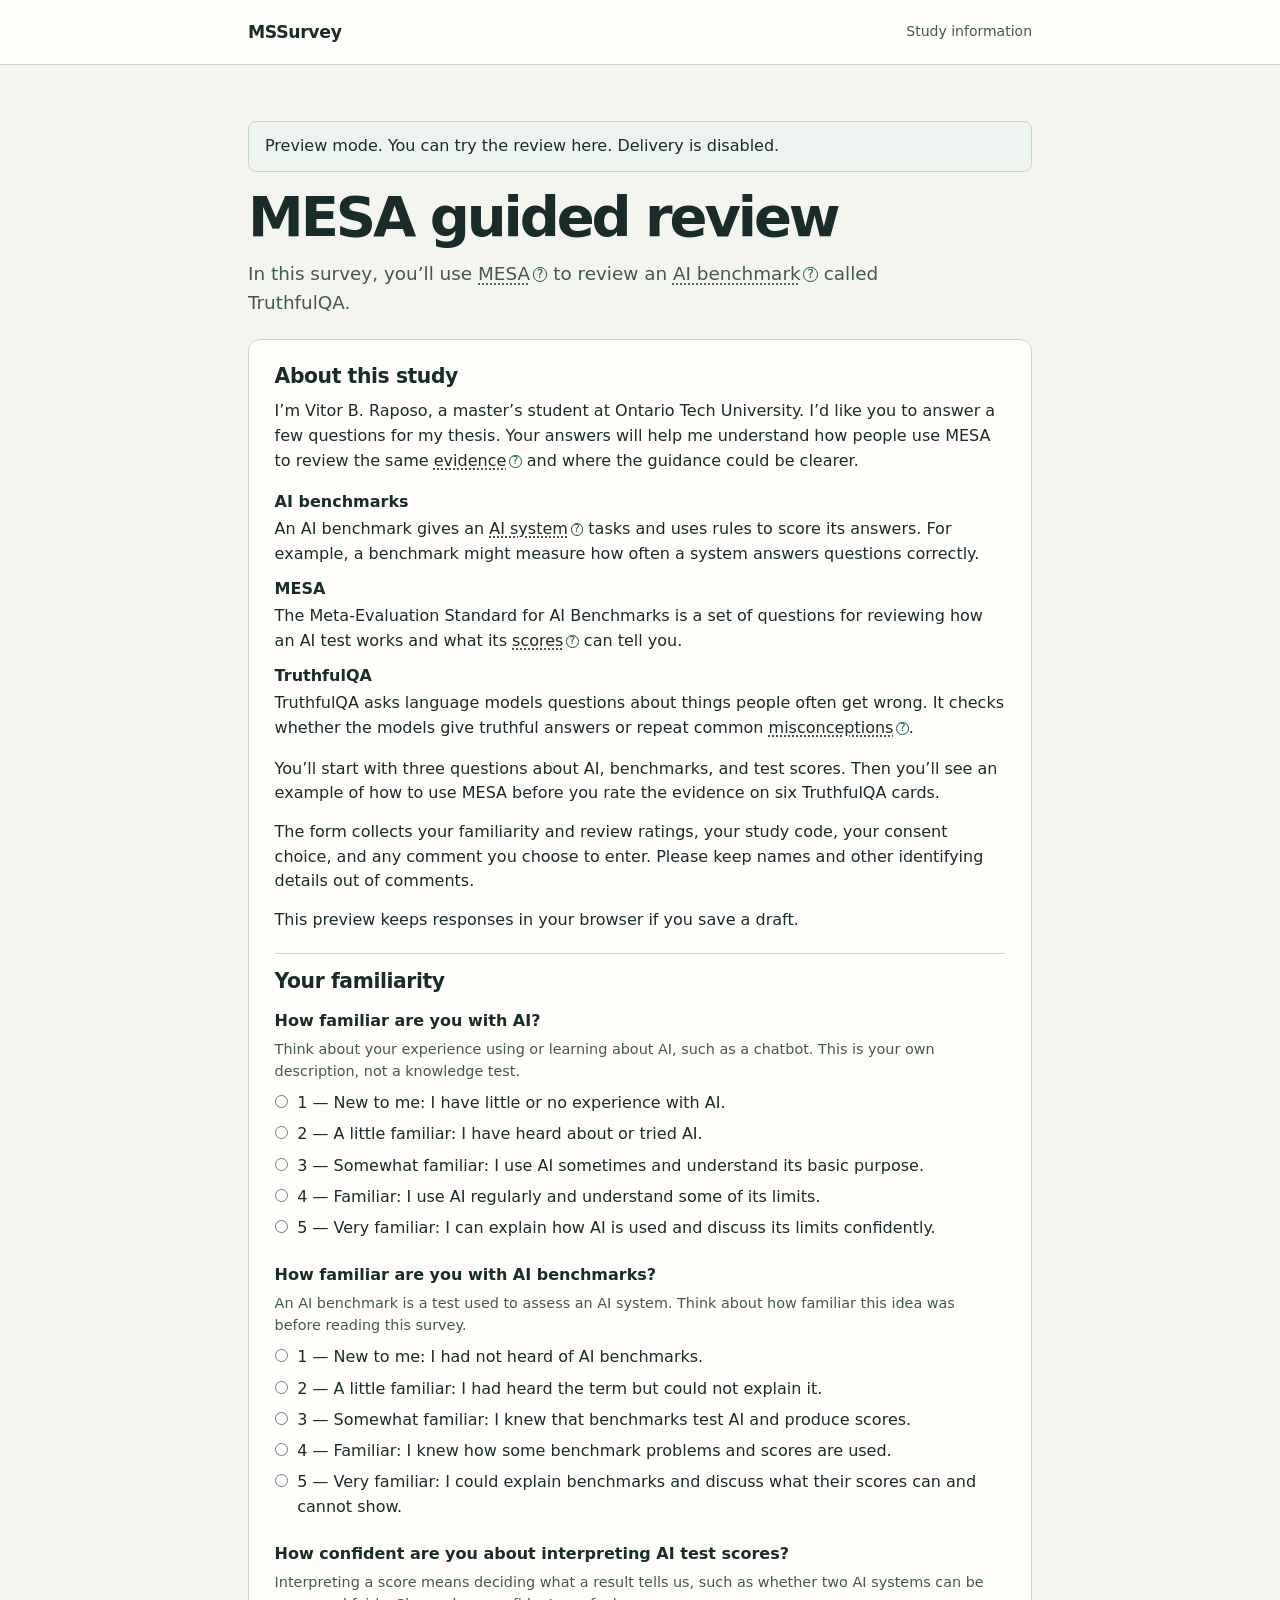
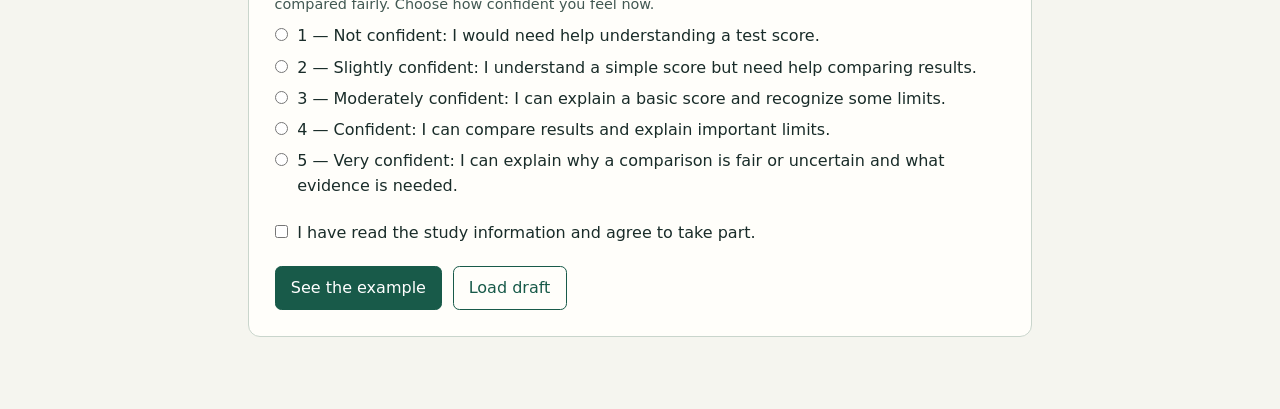
==== docs/index.html @ 872736ea "Move MSSurvey to the Overleaf thesis repository" ====
<!doctype html>
<html lang="en">
<head>
  <meta charset="utf-8">
  <meta name="viewport" content="width=device-width, initial-scale=1">
  <meta name="referrer" content="no-referrer">
  <title>MSSurvey | MESA guided review</title>
  <style>
:root {
  color-scheme: light;
  --background: #f5f5ef;
  --paper: #fffefa;
  --ink: #192c29;
  --muted: #425852;
  --rule: #c9d5cc;
  --accent: #185a49;
  --wash: #edf3ee;
  --focus: #9b4b15;
  font-family: system-ui, sans-serif;
  color: var(--ink);
  background: var(--background);
}

* { box-sizing: border-box; }
[hidden] { display: none !important; }
body { margin: 0; line-height: 1.55; }
p { margin: 0 0 .85rem; }
p:last-child { margin-bottom: 0; }

.frame { width: min(calc(100% - 2rem), 49rem); margin-inline: auto; }
.site-header { border-bottom: 1px solid var(--rule); background: var(--paper); }
.masthead { min-height: 4rem; display: flex; align-items: center; justify-content: space-between; gap: 1rem; }
.brand { font-size: 1.08rem; font-weight: 750; letter-spacing: -.02em; }
.masthead p { color: var(--muted); font-size: .875rem; }
main { padding-block: clamp(1.5rem, 5vw, 3.5rem); }

h1, h2, h3 { line-height: 1.15; margin: 0 0 .65rem; }
h1 { font-size: clamp(2rem, 6vw, 3.5rem); letter-spacing: -.055em; }
h2 { font-size: 1.27rem; letter-spacing: -.02em; }
h3 { font-size: 1rem; }
h1:focus { outline: none; }
.lede { font-size: clamp(1rem, 2vw, 1.15rem); color: var(--muted); max-width: 62ch; margin-bottom: 1.35rem; }

.panel { background: var(--paper); border: 1px solid var(--rule); border-radius: .75rem; padding: clamp(1rem, 3vw, 1.6rem); margin-bottom: 1rem; }
.notice { border: 1px solid var(--rule); border-radius: .5rem; padding: .75rem 1rem; color: var(--ink); background: var(--wash); }
.status { margin-top: 1rem; }
.consent-text { white-space: pre-wrap; }
#study-topics dt { font-weight: 650; }
#study-topics dd { margin: .15rem 0 .65rem; }
.check { display: flex; align-items: baseline; gap: .6rem; margin-block: .85rem; }
input[type="checkbox"], input[type="radio"] { accent-color: var(--accent); margin: 0; }
#familiarity { border-top: 1px solid var(--rule); margin-top: 1.25rem; padding-top: 1rem; }
.familiarity-item { border: 0; padding: 0; margin: 1rem 0; min-width: 0; }
.familiarity-item legend { font-weight: 650; padding: 0; }
.familiarity-item p { color: var(--muted); font-size: .9rem; margin: .25rem 0 .55rem; }
.familiarity-item .check { margin-block: .4rem; }
.check input { flex-shrink: 0; }

.actions { display: flex; flex-wrap: wrap; align-items: center; gap: .65rem; margin-top: 1.25rem; }
button, select, textarea { font: inherit; }
button { border: 1px solid var(--accent); border-radius: .4rem; background: var(--accent); color: white; padding: .55rem .95rem; cursor: pointer; }
button:hover { filter: brightness(1.1); }
button:disabled { cursor: default; opacity: .6; }
button.secondary { background: var(--paper); color: var(--accent); }
button:focus-visible, select:focus-visible, textarea:focus-visible, input:focus-visible, summary:focus-visible { outline: 2px solid var(--focus); outline-offset: 3px; }

.guide p, .hint, .scope, .source, .progress { color: var(--muted); }
.progress, .source, .hint { font-size: .875rem; }
.progress { margin: 1.35rem 0 .65rem; font-weight: 650; }
.criterion { font-size: .82rem; font-weight: 700; color: var(--muted); margin-bottom: .25rem; }
.evidence { padding: .85rem 1rem; margin: .85rem 0; border-inline-start: 3px solid var(--accent); background: var(--wash); border-radius: .2rem .45rem .45rem .2rem; }
.source { display: block; margin-top: .65rem; }
.source + .source { margin-top: .2rem; }
summary { color: var(--accent); font-weight: 650; cursor: pointer; width: fit-content; }
details dl { margin-bottom: 1rem; }
details dt { font-weight: 700; }
details dd { margin: 0 0 .6rem; }
details h3 { margin-top: .9rem; }

.answer-pair, .choices { display: grid; grid-template-columns: repeat(2, minmax(0, 1fr)); gap: .75rem; }
.answer-pair > div { padding: .65rem .85rem; background: var(--wash); border-radius: .5rem; }
.answer-pair dt, .choices label { font-weight: 650; }
.answer-pair dd { margin: 0; }
.choices { margin-top: 1rem; }
.choice-definitions { display: grid; grid-template-columns: repeat(2, minmax(0, 1fr)); gap: .85rem; margin-top: .85rem; }
.choice-definitions > div { background: var(--wash); border-radius: .5rem; padding: .85rem 1rem; }
.choice-definitions dl { margin-block: .6rem 0; }
.choice-definitions dt { font-weight: 650; }
.choice-definitions dd { margin: .15rem 0 .65rem; }
.choice-definitions dd:last-child { margin-bottom: 0; }
.choice-help { margin-top: .4rem; }
.choices select, textarea { display: block; background: var(--paper); color: var(--ink); border: 1px solid #788e82; border-radius: .35rem; width: 100%; min-height: 2.75rem; margin-top: .25rem; padding: .45rem .6rem; }
textarea { margin-bottom: .4rem; resize: vertical; }
table { width: 100%; border-collapse: collapse; margin-block: .55rem; font-size: .95rem; }
td, th { padding: .32rem .45rem; text-align: left; border-bottom: 1px solid var(--rule); }
button.term { display: inline; padding: 0; color: inherit; background: none; border: 0; border-radius: 0; text-decoration: underline dotted; text-underline-offset: .18em; }
button.term:hover { color: var(--accent); filter: none; }
.term-icon { display: inline-grid; place-items: center; vertical-align: .15em; width: 1.15em; height: 1.15em; border: 1px solid currentColor; border-radius: 50%; margin-inline-start: .18rem; color: var(--accent); font-size: .68em; line-height: 1; text-decoration: none; }
.term-tip { position: fixed; z-index: 10; width: max-content; max-width: min(23rem, calc(100vw - 1.5rem)); max-height: calc(100dvh - 1.5rem); overflow: auto; background: var(--paper); border: 1px solid #788e82; border-radius: .45rem; box-shadow: 0 .3rem 1.2rem #192c2926; padding: .65rem .85rem; font-size: .9rem; }
.term-tip p { margin-top: .15rem; }

@media (max-width: 34rem) {
  .choices, .choice-definitions { grid-template-columns: 1fr; }
  .actions button { min-height: 2.75rem; }
}

  </style>
</head>
<body>
  <header class="site-header">
    <div class="frame masthead">
      <div class="brand">MSSurvey</div>
      <p id="phase">Study information</p>
    </div>
  </header>
  <main class="frame">
    <p id="preview-note" class="notice" hidden>Preview mode. You can try the review here. Delivery is disabled.</p>
    <noscript><p class="notice">Turn on JavaScript to use this survey.</p></noscript>

    <section id="study">
      <h1 tabindex="-1">MESA guided review</h1>
      <p class="lede" id="study-lede"></p>
      <div class="panel">
        <h2>About this study</h2>
        <p id="study-purpose"></p>
        <dl id="study-topics"></dl>
        <p id="study-steps"></p>
        <p>The form collects your familiarity and review ratings, your study code, your consent choice, and any comment you choose to enter. Please keep names and other identifying details out of comments.</p>
        <p id="consent-text" class="consent-text"></p>
        <form id="enrollment">
          <section id="familiarity" aria-labelledby="familiarity-title">
            <h2 id="familiarity-title">Your familiarity</h2>
          </section>
          <label class="check"><input id="consent" type="checkbox" required> I have read the study information and agree to take part.</label>
          <div class="actions">
            <button type="submit">See the example</button>
            <button type="button" class="secondary" id="load-draft">Load draft</button>
          </div>
        </form>
      </div>
    </section>

    <section id="example" hidden>
      <h1 tabindex="-1">How to rate a card</h1>
      <p class="lede">The evidence level describes what the material supports. The check outcome records what a check found within its scope.</p>
      <p class="hint">Point to an underlined term, tap it, or focus it with your keyboard to see its definition.</p>
      <article class="panel">
        <h2 id="example-question"></h2>
        <p id="example-evidence"></p>
        <dl class="answer-pair" id="example-ratings"></dl>
        <p id="example-explanation"></p>
      </article>
      <section class="panel" aria-labelledby="rating-choices-title">
        <h2 id="rating-choices-title">Rating choices</h2>
        <div class="choice-definitions" id="example-definitions"></div>
      </section>
      <div class="actions">
        <button type="button" class="secondary" data-page="study">Back</button>
        <button type="button" data-page="review">Review TruthfulQA</button>
      </div>
    </section>

    <section id="review" hidden>
      <h1 tabindex="-1">Review TruthfulQA</h1>
      <p class="lede" id="benchmark-description"></p>
      <section class="panel guide" aria-label="Review instructions">
        <p>Base each rating on the material shown for that question. All six criteria apply to this review.</p>
        <p>Use the evidence level for what the material supports and the check outcome for what a check found within the scope on the card.</p>
        <p class="hint">Point to or tap underlined terms to see their definitions.</p>
        <details>
          <summary>All rating choices</summary>
          <div class="choice-definitions" id="review-definitions"></div>
        </details>
      </section>
      <p id="progress" class="progress" aria-live="polite"></p>
      <form id="review-form">
        <div id="cards"></div>
        <section class="panel">
          <h2>Feedback</h2>
          <label for="comment" id="feedback-label"></label>
          <textarea id="comment" maxlength="1000" rows="3" aria-describedby="feedback-hint"></textarea>
          <p id="feedback-hint" class="hint">Optional. Leave out names and other identifying details.</p>
        </section>
        <div class="actions">
          <button type="button" class="secondary" data-page="example">Back</button>
          <button type="button" class="secondary" id="save-draft">Save draft</button>
          <button type="submit" id="send">Submit review</button>
        </div>
      </form>
    </section>

    <section id="confirmation" hidden>
      <h1 tabindex="-1">Review complete</h1>
      <p class="lede" id="confirmation-text"></p>
    </section>

    <p id="status" role="status" class="notice status" hidden></p>
  </main>
  <div class="term-tip" id="term-tip" role="tooltip" hidden></div>
  <script type="application/json" id="survey-data">{"packet":{"survey_id":"mesa-human-review-truthfulqa","version":"1.7","rubric_version":"5.1","introduction":{"lede":"In this survey, you’ll use MESA to review an AI benchmark called TruthfulQA.","purpose":"I’m Vitor B. Raposo, a master’s student at Ontario Tech University. I’d like you to answer a few questions for my thesis. Your answers will help me understand how people use MESA to review the same evidence and where the guidance could be clearer.","topics":[{"name":"AI benchmarks","description":"An AI benchmark gives an AI system tasks and uses rules to score its answers. For example, a benchmark might measure how often a system answers questions correctly."},{"name":"MESA","description":"The Meta-Evaluation Standard for AI Benchmarks is a set of questions for reviewing how an AI test works and what its scores can tell you."},{"name":"TruthfulQA","description":"TruthfulQA asks language models questions about things people often get wrong. It checks whether the models give truthful answers or repeat common misconceptions."}],"steps":"You’ll start with three questions about AI, benchmarks, and test scores. Then you’ll see an example of how to use MESA before you rate the evidence on six TruthfulQA cards."},"familiarity":[{"id":"ai","question":"How familiar are you with AI?","help":"Think about your experience using or learning about AI, such as a chatbot. This is your own description, not a knowledge test.","labels":["1 — New to me: I have little or no experience with AI.","2 — A little familiar: I have heard about or tried AI.","3 — Somewhat familiar: I use AI sometimes and understand its basic purpose.","4 — Familiar: I use AI regularly and understand some of its limits.","5 — Very familiar: I can explain how AI is used and discuss its limits confidently."]},{"id":"benchmarks","question":"How familiar are you with AI benchmarks?","help":"An AI benchmark is a test used to assess an AI system. Think about how familiar this idea was before reading this survey.","labels":["1 — New to me: I had not heard of AI benchmarks.","2 — A little familiar: I had heard the term but could not explain it.","3 — Somewhat familiar: I knew that benchmarks test AI and produce scores.","4 — Familiar: I knew how some benchmark problems and scores are used.","5 — Very familiar: I could explain benchmarks and discuss what their scores can and cannot show."]},{"id":"scores","question":"How confident are you about interpreting AI test scores?","help":"Interpreting a score means deciding what a result tells us, such as whether two AI systems can be compared fairly. Choose how confident you feel now.","labels":["1 — Not confident: I would need help understanding a test score.","2 — Slightly confident: I understand a simple score but need help comparing results.","3 — Moderately confident: I can explain a basic score and recognize some limits.","4 — Confident: I can compare results and explain important limits.","5 — Very confident: I can explain why a comparison is fair or uncertain and what evidence is needed."]}],"benchmark":{"name":"TruthfulQA","description":"TruthfulQA tests whether a language model gives truthful answers to questions about common misconceptions. The task can use human ratings or an automated judge. The release notes also cover changes to the multiple choice task.","judgeability":"Mixed. The benchmark supports both human and automated scoring."},"levels":{"claimed":{"label":"Claimed","help":"The source says something is true but supplies only the claim."},"documented":{"label":"Documented","help":"The source gives something you can inspect, such as the scoring rule or evaluation instructions."},"verified":{"label":"Verified","help":"The source explains what a check covered, what it found, and what it could miss. The check may have passed or failed."},"contradicted":{"label":"Contradicted","help":"The material shows a problem or presents evidence that conflicts with the claim."},"undocumented":{"label":"Undocumented","help":"The material leaves out information you would need to give an evidence level."},"cannot_judge":{"label":"Cannot judge","help":"You are unsure which evidence level fits after reading the material."}},"outcomes":{"passed":{"label":"Passed","help":"The check found no problem related to the question within the part it examined."},"failed":{"label":"Failed","help":"The check found a problem related to the question within the part it examined."},"not_performed":{"label":"Not performed","help":"The material shows that the check did not take place."},"not_recorded":{"label":"Not recorded","help":"The material gives no clear check result. It may also be unclear whether the check took place."},"cannot_judge":{"label":"Cannot judge","help":"You are unsure which check outcome fits after reading the material."}},"definitions":[{"label":"MESA","aliases":["MESA"],"definition":"The Meta-Evaluation Standard for AI Benchmarks is a set of questions for reviewing how an AI test works and what its scores can tell you."},{"label":"AI benchmark","aliases":["AI benchmarks","AI benchmark","benchmarks","benchmark"],"definition":"A test used to assess an AI system. It gives the system tasks and uses rules to turn its answers into scores."},{"label":"AI system","aliases":["AI systems","AI system"],"definition":"Software that uses AI to do tasks such as answering questions or recognizing images. It can combine a model with other tools."},{"label":"Scores","aliases":["test scores","test score","scores"],"definition":"Results from a test, such as the percentage of answers marked correct. How the test is run and graded affects what its scores can tell you."},{"label":"Rubric","aliases":["rubric"],"definition":"A set of questions or criteria with rules for choosing a rating."},{"label":"Misconception","aliases":["misconceptions","misconception"],"definition":"A mistaken belief or idea."},{"label":"Evidence","aliases":["evidence"],"definition":"Information that helps you decide whether a claim is supported. In this survey, it comes from passages and results about TruthfulQA."},{"label":"Evidence level","aliases":["evidence level","evidence levels"],"definition":"A label for what the supplied material supports. The label can describe a claim, a method, a reported check, a conflict, or missing information."},{"label":"Check outcome","aliases":["check outcome","check outcomes"],"definition":"A label for what a check found. Use the result within the part of the benchmark the check examined."},{"label":"Check","aliases":["check"],"definition":"A procedure used to test a claim or look for a problem."},{"label":"Scope","aliases":["scope"],"definition":"The part of the benchmark you should rate for this card. It may be one task, version, group of answers, or testing setup."},{"label":"Criterion","aliases":["criterion","criteria"],"definition":"One question MESA asks about a benchmark, such as how its scoring works."},{"label":"Scoring rule","aliases":["scoring rule"],"definition":"How answers are turned into a score. For example, a rule may give one point for each correct answer."},{"label":"Scoring implementation","aliases":["scoring implementation"],"definition":"The code or procedure that applies the scoring rule to actual answers."},{"label":"Metric","aliases":["metric"],"definition":"A number used to measure something, such as the percentage of answers judged true."},{"label":"Prompt","aliases":["prompts","prompt"],"definition":"The question, instructions, or examples given to a language model before it answers."},{"label":"Informativeness","aliases":["informativeness"],"definition":"How much information an answer gives about the question."},{"label":"Automated judge","aliases":["automated judge","automated scoring"],"definition":"A program or AI model that rates answers using a rule or examples."},{"label":"GPT-judge","aliases":["GPT-judge"],"definition":"TruthfulQA’s automated judge, trained to predict whether a human reviewer would mark an answer true or false."},{"label":"Validation accuracy","aliases":["validation accuracy"],"definition":"Here, the share of answers for which GPT-judge and the human reviewer gave the same label in a check."},{"label":"Validation","aliases":["validation samples","validation setup","validated","validation"],"definition":"A check of how well something works. Here, the authors compared the judge’s ratings with ratings from people."},{"label":"Human baseline","aliases":["human baseline","baseline scores"],"definition":"A result used as a point of comparison. A human baseline comes from people’s answers."},{"label":"Model family","aliases":["model family","held out family"],"definition":"A group of related models, often with different sizes. A held out family is set aside for testing."},{"label":"Training set","aliases":["training set"],"definition":"Examples used to teach a model before testing it on other examples."},{"label":"Sampling","aliases":["sampling settings"],"definition":"Generating answers from a model’s predictions. Settings can change how much the answers vary across attempts."},{"label":"Token","aliases":["token"],"definition":"A piece of text a model works with, such as a word, part of a word, or punctuation."},{"label":"Temperature","aliases":["temperature"],"definition":"A setting for how a model picks the next piece of text. At zero it usually picks the most likely one. Higher values allow more variety."},{"label":"Token log probability","aliases":["token log probability"],"definition":"A number based on how likely the model thought a piece of text was. A higher number means the model considered that piece more likely."},{"label":"Score uncertainty","aliases":["score uncertainty","measure of uncertainty","uncertainty"],"definition":"How much a score estimate could vary. An interval or a range across repeats can help show this."},{"label":"Sample size","aliases":["sample size"],"definition":"The number of observations used to calculate a result, such as the number of answers or runs."},{"label":"Statistical power","aliases":["statistical power"],"definition":"The chance that a study would detect an effect of a given size if that effect were real."},{"label":"Statistical significance","aliases":["statistical significance","significance"],"definition":"Whether a result meets a rule for counting as evidence against a given assumption, such as no difference between two scores."},{"label":"Repository snapshot","aliases":["repository snapshot"],"definition":"A copy of the files in a repository at a specific version."},{"label":"README","aliases":["README"],"definition":"A file that describes a project and often explains how to set it up or use it."},{"label":"CSV file","aliases":["CSV file"],"definition":"A text file that stores a table, typically with commas separating the columns."},{"label":"Dependencies","aliases":["dependencies"],"definition":"Other software or libraries that a program needs to run."},{"label":"Flags","aliases":["flags"],"definition":"Options passed to a program when it starts, such as which model to use or where to save results."},{"label":"API key","aliases":["API key"],"definition":"A credential a program uses to access a service."},{"label":"Fine tuning","aliases":["fine-tuned models","fine-tuned"],"definition":"Training an existing model further on examples for a particular task."},{"label":"Labeled model outputs","aliases":["labeled model outputs"],"definition":"Model answers with a recorded judgment for each, such as true or false."},{"label":"Release identifier","aliases":["release identifier"],"definition":"A name, number, or date used to identify a specific version."},{"label":"Reference answer","aliases":["reference answers","reference answer"],"definition":"An answer supplied with the test for comparison with what a model wrote."}],"example":{"question":"Did the scorer accept a wrong answer?","evidence":"A reviewer checked 10 responses to a practice test by comparing each one with an answer key. The scoring program accepted two responses that the answer key marked wrong. The reviewer used only these 10 responses and did not test other answer formats.","level":"verified","outcome":"failed","explanation":"The evidence level is Verified because the report explains how the check worked, which answers it covered, and its limits. The check outcome is Failed because the scorer accepted two wrong answers."},"feedback_prompt":"Which rating was hardest to choose, and why?","cards":[{"id":"truthfulqa-b06","criterion":"B06","title":"Scoring rule","question":"Is the scoring rule described?","documented":"The metric and how to judge the answer are stated, including the expected answer format.","verified":"The scoring rule addresses cases such as partial answers, unexpected formats, or refusals.","scope":"Human scoring of generated answers in the original paper.","evidence":["A model generates a full sentence from a prompt and a question. Human evaluators judge truthfulness and informativeness. Each score is the percentage of responses a human judged to be true or informative, respectively."],"sources":["generation"]},{"id":"truthfulqa-b07","criterion":"B07","title":"Scoring checks","question":"Was the scoring implementation checked, and can it accept a wrong answer?","documented":"The scoring implementation can be inspected and compared with the rule.","verified":"A scorer or judge is validated against a reference, with the check and its limits reported.","scope":"GPT-judge on the validation samples shown here. The survey excludes zero tasks from the stated scope.","evidence":["The authors trained GPT-judge to predict human labels for generated answers. They report 90–96% validation accuracy across the models tested. They also tested it on the answers from their human baseline, which was absent from the judge's training set. It matched the human labels on 89.5% of those answers.","For each model family in one validation setup, they trained the judge on the other families and tested it on the held out family. In the appendix, the authors give examples where the judge marked an answer false that a human evaluator had marked true."],"sources":["judge_results","judge_appendix"]},{"id":"truthfulqa-b10","criterion":"B10","title":"Repeat testing","question":"Is variation on repeated testing reported?","documented":"The source reports repeated runs or an estimate of variation.","verified":"The source shows how testing was repeated and what the repeats found.","scope":"Generated GPT-3 answers under the sampling settings described in these passages.","evidence":["The main evaluation generates each answer by choosing the most likely next token at each step, with temperature set to zero.","A separate experiment sets temperature to one and uses GPT-judge to score answers. It compares model sizes and prompts. One setting draws one response per question. Another draws 20 and selects the response with the highest average token log probability. The authors report the same trend of lower truthfulness at larger model sizes."],"sources":["generation","temperatures"]},{"id":"truthfulqa-b12","criterion":"B12","title":"Score uncertainty","question":"Are uncertainty and statistical support reported for the scores shown here?","documented":"The source gives the sample size and a measure of uncertainty for the scores in scope.","verified":"The source gives reasoning about statistical power or significance.","scope":"The original GPT-3 generation truthfulness scores in the top panel of Figure 2.","evidence":["Figure 2 displays one bar per model size for the average percentage of answers judged true. The table shows the matching GPT-3 percentages from the appendix."],"table":{"headers":["GPT-3 size","Answers judged true"],"rows":[["350M","37.0%"],["1.3B","31.9%"],["6.7B","23.6%"],["175B","20.4%"]]},"sources":["truthfulness_scores","score_table"]},{"id":"truthfulqa-b18","criterion":"B18","title":"Repeating the evaluation","question":"Are materials and instructions for repeating the evaluation provided?","documented":"The code, data, environment, and steps needed to repeat the evaluation are available.","verified":"The source reports that the authors or someone else repeated the evaluation.","scope":"The generation task and evaluation tools in the repository snapshot.","evidence":["The README points to the questions and references in a CSV file. It gives commands to install dependencies and the package, and lists flags for using the evaluation script to produce answers and scores.","For GPT-judge, the README says users need an API key and the names of their fine-tuned models. It says the authors cannot provide external access to their fine-tuned models or labeled model outputs."],"sources":["readme_setup","readme_judge"]},{"id":"truthfulqa-b20","criterion":"B20","title":"Release changes","question":"Are versions and changes recorded?","documented":"The source gives a release identifier or name.","verified":"The source records changes and their effect on comparisons.","scope":"The October 2021 and January 2025 updates described in the repository snapshot.","evidence":["In October 2021, the maintainers added about 300 reference answers. They report that these answers affect only automatic scoring and had little impact on the performance of models they tested. The README identifies where to find the original version and gives its baseline scores.","In January 2025, the maintainers added a multiple choice version with two options per question. They edited some questions and removed others, including a category about facts that change over time. The README says most models perform similarly on the old and new multiple choice versions."],"sources":["readme_updates"]}]},"manifest":{"rubric_sha256":"023058fcfa3190a5ab17b55f71990d33c661b0c606a6f76b9b55d46611420cdf","snapshot_commit":"d71c110897f5d31c5d7f309e7bc316c152f6f031","documents":{"paper":{"label":"Lin et al., TruthfulQA paper","url":"https://arxiv.org/pdf/2109.07958","sha256":"6e86175861d24d075bbd8fec987cbdabd0d6332700b001a1ccf335fa72f541b2"},"readme":{"label":"TruthfulQA repository README","url":"https://github.com/sylinrl/TruthfulQA/blob/d71c110897f5d31c5d7f309e7bc316c152f6f031/README.md","sha256":"23834ca77c34e909cbdcceeaea89135c65b713a5d0c77be6bced7a637763ea44"}},"locators":{"generation":{"document":"paper","location":"§3.2, PDF pp. 5–6"},"judge_results":{"document":"paper","location":"§4.4, PDF p. 8"},"judge_appendix":{"document":"paper","location":"Appendix B.1, PDF pp. 16–17 and Table 3, PDF p. 20"},"temperatures":{"document":"paper","location":"Appendix B.8 and Figure 19, PDF p. 30"},"truthfulness_scores":{"document":"paper","location":"§4.2, PDF pp. 6–7 and Figure 2, PDF p. 3"},"score_table":{"document":"paper","location":"Appendix B.2, Table 4, PDF p. 21"},"readme_setup":{"document":"readme","location":"Lines 23–24 and 85–123"},"readme_judge":{"document":"readme","location":"Lines 123 and 125–133"},"readme_updates":{"document":"readme","location":"Lines 135–148"}}},"consent":null,"fingerprint":"2090e62e9ffacc624c1c05cbb8762285ee74c55d907868ff13679bf164c79f7d","endpoint":null}</script>
  <script>
"use strict";

const byId = (id) => document.getElementById(id);
const { packet, manifest, fingerprint, consent, endpoint } = JSON.parse(byId("survey-data").textContent);
const inputCode = new URLSearchParams(location.hash.slice(1)).get("code");
const studyCode = /^(?:test-)?[a-f0-9]{32}$/.test(inputCode || "") ? inputCode : "";
const draftKey = [packet.survey_id, packet.version, fingerprint, studyCode || "preview"].join(":");
const pageNames = { study: "Study information", example: "Example", review: "Review", confirmation: "Complete" };
const fields = { level: packet.levels, outcome: packet.outcomes };
const labels = { level: "Evidence level", outcome: "Check outcome" };
const choiceQuestions = { level: "What does the material support?", outcome: "What did the check find?" };
const enrollment = byId("enrollment");
const reviewForm = byId("review-form");
const send = byId("send");
const comment = byId("comment");
const termTip = byId("term-tip");
const termDefinitions = new Map(packet.definitions.flatMap((item) => (
  item.aliases.map((alias) => [alias.toLowerCase(), item])
)));
const termPattern = new RegExp("\\b(?:" + [...termDefinitions.keys()]
  .sort((first, second) => second.length - first.length)
  .map((alias) => alias.replace(/[\\^$.*+?()[\]{}|]/g, "\\$&")).join("|") + ")\\b", "gi");

let currentPage = "study";
let sending = false;
let accepted = false;
let attempt = null;
let termAnchor = null;
let definitionPinned = false;
let definitionTimer;

function element(tag, text, className) {
  const node = document.createElement(tag);
  if (text !== undefined) node.textContent = text;
  if (className) node.className = className;
  return node;
}

function annotateTerms(root) {
  const seen = new Set();
  const textNodes = document.createTreeWalker(root, NodeFilter.SHOW_TEXT, {
    acceptNode: (node) => node.parentElement.closest("h1, button, label, select, summary, dt, .choice-help, .source, #consent-text")
      ? NodeFilter.FILTER_REJECT : NodeFilter.FILTER_ACCEPT,
  });
  const candidates = [];
  while (textNodes.nextNode()) candidates.push(textNodes.currentNode);
  for (const node of candidates) {
    const text = node.textContent;
    const matches = [...text.matchAll(termPattern)].filter(([term]) => {
      const { label } = termDefinitions.get(term.toLowerCase());
      if (seen.has(label)) return false;
      seen.add(label);
      return true;
    });
    if (!matches.length) continue;
    const fragment = document.createDocumentFragment();
    let start = 0;
    for (const match of matches) {
      const [word] = match;
      const button = element("button", word, "term");
      button.type = "button";
      button.dataset.term = word.toLowerCase();
      button.setAttribute("aria-label", word + ", show definition");
      const icon = element("span", "?", "term-icon");
      icon.setAttribute("aria-hidden", "true");
      button.append(icon);
      fragment.append(text.slice(start, match.index), button);
      start = match.index + word.length;
    }
    fragment.append(text.slice(start));
    node.replaceWith(fragment);
  }
}

function closeDefinition() {
  clearTimeout(definitionTimer);
  termAnchor?.removeAttribute("aria-describedby");
  termAnchor = null;
  definitionPinned = false;
  termTip.hidden = true;
}

function positionDefinition() {
  if (!termAnchor) return;
  const anchor = termAnchor.getBoundingClientRect();
  if (anchor.bottom <= 0 || anchor.top >= innerHeight) {
    closeDefinition();
    return;
  }
  const { width, height } = termTip.getBoundingClientRect();
  const preferredTop = anchor.bottom + height + 20 <= innerHeight ? anchor.bottom + 8 : anchor.top - height - 8;
  termTip.style.top = Math.max(12, Math.min(preferredTop, innerHeight - height - 12)) + "px";
  termTip.style.left = Math.max(12, Math.min(anchor.left, innerWidth - width - 12)) + "px";
}

function showDefinition(button, pin = false) {
  clearTimeout(definitionTimer);
  termAnchor?.removeAttribute("aria-describedby");
  termAnchor = button;
  definitionPinned = pin;
  const { label, definition } = termDefinitions.get(button.dataset.term);
  termTip.replaceChildren(element("strong", label), element("p", definition));
  termTip.hidden = false;
  button.setAttribute("aria-describedby", termTip.id);
  positionDefinition();
}

function deferDefinitionClose() {
  clearTimeout(definitionTimer);
  definitionTimer = setTimeout(() => {
    if (termAnchor && !definitionPinned && !termTip.matches(":hover")
        && !termAnchor.matches(":hover, :focus")) closeDefinition();
  }, 160);
}

function setStatus(message) {
  const status = byId("status");
  status.hidden = !message;
  status.textContent = message;
}

function showPage(page) {
  closeDefinition();
  for (const id of Object.keys(pageNames)) byId(id).hidden = id !== page;
  byId("phase").textContent = pageNames[page];
  currentPage = page;
  setStatus("");
  window.scrollTo(0, 0);
  byId(page).querySelector("h1").focus({ preventScroll: true });
}

function renderFamiliarity({ id, question, help, labels }) {
  const name = "familiarity-" + id;
  const field = element("fieldset", undefined, "familiarity-item");
  const description = element("p", help);
  description.id = name + "-help";
  field.setAttribute("aria-describedby", description.id);
  field.append(element("legend", question), description);
  for (const [index, text] of labels.entries()) {
    const label = element("label", undefined, "check");
    const input = element("input");
    input.type = "radio";
    input.name = name;
    input.value = index + 1;
    input.id = name + "-" + input.value;
    input.required = true;
    label.append(input, element("span", text));
    field.append(label);
  }
  return field;
}

function renderExample() {
  const { example } = packet;
  byId("example-question").textContent = example.question;
  byId("example-evidence").textContent = example.evidence;
  byId("example-explanation").textContent = example.explanation;
  for (const [field, options] of Object.entries(fields)) {
    const pair = element("div");
    pair.append(element("dt", labels[field]), element("dd", options[example[field]].label));
    byId("example-ratings").append(pair);
  }
}

function renderDefinitions(target) {
  for (const [field, options] of Object.entries(fields)) {
    const group = element("div");
    const list = element("dl");
    for (const { label, help } of Object.values(options)) {
      list.append(element("dt", label), element("dd", help));
    }
    group.append(element("h3", labels[field]), element("p", choiceQuestions[field], "hint"), list);
    target.append(group);
  }
}

function renderTable({ headers, rows }) {
  const table = element("table");
  table.createTHead().insertRow().append(...headers.map((header) => {
    const th = element("th", header);
    th.scope = "col";
    return th;
  }));
  const body = table.createTBody();
  for (const row of rows) body.insertRow().append(...row.map((cell) => element("td", cell)));
  return table;
}

function renderCard(card) {
  const article = element("article", undefined, "panel");
  const scope = element("p", undefined, "scope");
  scope.append(element("strong", "Scope "), card.scope);
  article.append(
    element("p", card.criterion + " · " + card.title, "criterion"),
    element("h2", card.question),
    scope,
  );

  const evidence = element("div", undefined, "evidence");
  evidence.append(...card.evidence.map((paragraph) => element("p", paragraph)));
  if (card.table) evidence.append(renderTable(card.table));
  for (const source of card.sources) {
    const { document, location } = manifest.locators[source];
    const citation = manifest.documents[document].label + " · " + location;
    evidence.append(element("span", citation, "source"));
  }
  article.append(evidence);

  const guide = element("details");
  const guideText = element("dl");
  guideText.append(
    element("dt", "Documented"), element("dd", card.documented),
    element("dt", "Verified"), element("dd", card.verified),
  );
  guide.append(element("summary", "What counts for this criterion"), guideText);
  article.append(guide);

  const choices = element("div", undefined, "choices");
  for (const [field, options] of Object.entries(fields)) {
    const group = element("div");
    const label = element("label", labels[field]);
    const select = element("select");
    select.id = card.criterion + "-" + field;
    select.setAttribute("aria-label", card.criterion + " " + labels[field]);
    select.required = true;
    select.add(new Option("Choose an answer", ""));
    for (const [value, { label }] of Object.entries(options)) select.add(new Option(label, value));
    const help = element("p", choiceQuestions[field], "hint choice-help");
    help.id = select.id + "-help";
    select.setAttribute("aria-describedby", help.id);
    label.htmlFor = select.id;
    group.append(label, select, help);
    choices.append(group);
  }
  article.append(choices);
  return article;
}

function getRatings() {
  return packet.cards.map(({ criterion, id }) => ({
    criterion,
    card_id: id,
    level: byId(criterion + "-level").value,
    outcome: byId(criterion + "-outcome").value,
  }));
}

function getFamiliarity() {
  return Object.fromEntries(packet.familiarity.map(({ id }) => [
    id, Number(enrollment.elements.namedItem("familiarity-" + id).value),
  ]));
}

function updateProgress() {
  const ratings = getRatings();
  const count = ratings.filter(({ level, outcome }) => level && outcome).length;
  byId("progress").textContent = count + " of " + packet.cards.length + " cards rated";
  for (const rating of ratings) {
    for (const [field, options] of Object.entries(fields)) {
      byId(rating.criterion + "-" + field + "-help").textContent =
        options[rating[field]]?.help ?? choiceQuestions[field];
    }
  }
}

function saveDraft() {
  try {
    const state = accepted ? { accepted: true } : {
      familiarity: getFamiliarity(),
      consented: byId("consent").checked,
      page: currentPage,
      ratings: getRatings(),
      comment: comment.value,
      attempt,
    };
    localStorage.setItem(draftKey, JSON.stringify(state));
    return true;
  } catch {
    return false;
  }
}

function showConfirmation() {
  accepted = true;
  byId("confirmation-text").textContent = "FormSubmit accepted your response. Thank you for taking part.";
  showPage("confirmation");
}

function loadDraft() {
  try {
    const state = JSON.parse(localStorage.getItem(draftKey));
    if (!state) {
      setStatus("There is no saved draft for this survey in this browser.");
      return;
    }
    if (state.accepted === true && endpoint && studyCode) {
      showConfirmation();
      return;
    }
    const validRatings = Array.isArray(state.ratings) && state.ratings.length === packet.cards.length
      && state.ratings.every(({ criterion, card_id, level, outcome }, index) => {
        const card = packet.cards[index];
        return criterion === card.criterion && card_id === card.id
          && (level === "" || Object.hasOwn(fields.level, level))
          && (outcome === "" || Object.hasOwn(fields.outcome, outcome));
      });
    const validFamiliarity = packet.familiarity.every(({ id, labels }) => {
      const score = state.familiarity?.[id];
      return Number.isInteger(score) && score >= 1 && score <= labels.length;
    });
    if (!validFamiliarity || state.consented !== true || state.page !== "review"
        || !validRatings || typeof state.comment !== "string" || state.comment.length > 1000) {
      throw new Error("Invalid draft");
    }
    for (const { id } of packet.familiarity) {
      enrollment.elements.namedItem("familiarity-" + id).value = String(state.familiarity[id]);
    }
    byId("consent").checked = true;
    for (const { criterion, level, outcome } of state.ratings) {
      byId(criterion + "-level").value = level;
      byId(criterion + "-outcome").value = outcome;
    }
    comment.value = state.comment;
    const saved = state.attempt;
    if (saved && /^[a-f0-9-]{36}$/.test(saved.id) && typeof saved.signature === "string") attempt = saved;
    updateProgress();
    showPage("review");
    setStatus("Draft loaded.");
  } catch {
    setStatus("This draft could not be loaded.");
  }
}

async function submitReview(event) {
  event.preventDefault();
  if (sending || accepted || !enrollment.checkValidity() || !reviewForm.reportValidity()) return;
  if (!endpoint) {
    setStatus("Preview complete. Delivery is disabled.");
    return;
  }
  if (!studyCode || location.protocol !== "https:") {
    setStatus("Open your HTTPS invitation link to submit your review.");
    return;
  }

  const familiarity = JSON.stringify(getFamiliarity());
  const ratings = JSON.stringify(getRatings());
  const note = comment.value.trim();
  const signature = JSON.stringify([familiarity, ratings, note]);
  if (attempt?.signature !== signature) {
    attempt = { id: crypto.randomUUID(), signature };
  }
  const payload = {
    _subject: studyCode.startsWith("test-") ? "TEST MSSurvey TruthfulQA" : "MSSurvey TruthfulQA",
    _template: "table",
    study_code: studyCode,
    submission_id: attempt.id,
    survey_id: packet.survey_id,
    survey_version: packet.version,
    rubric_version: packet.rubric_version,
    packet_sha256: fingerprint,
    consent: "agreed",
    familiarity,
    ratings,
    comment: note,
  };

  sending = true;
  for (const control of reviewForm.elements) control.disabled = true;
  const saved = saveDraft();
  setStatus("Sending your review…");
  const controller = new AbortController();
  const timeout = setTimeout(() => controller.abort(), 20000);
  try {
    const response = await fetch(endpoint, {
      method: "POST",
      headers: { "Content-Type": "application/json", Accept: "application/json" },
      body: JSON.stringify(payload),
      signal: controller.signal,
      credentials: "omit",
      redirect: "error",
    });
    const result = await response.json();
    if (!response.ok || ![true, "true"].includes(result?.success)) throw new Error("Delivery unconfirmed");
    showConfirmation();
    saveDraft();
  } catch {
    setStatus(saved
      ? "Delivery could not be confirmed. Your answers are saved in this browser. Check with the organizer before retrying."
      : "Delivery could not be confirmed. Keep this page open to keep your answers. Check with the organizer before retrying.");
  } finally {
    clearTimeout(timeout);
    sending = false;
    for (const control of reviewForm.elements) control.disabled = false;
  }
}

byId("preview-note").hidden = Boolean(endpoint);
byId("study-lede").textContent = packet.introduction.lede;
byId("study-purpose").textContent = packet.introduction.purpose;
byId("study-topics").append(...packet.introduction.topics.flatMap(({ name, description }) => [
  element("dt", name), element("dd", description),
]));
byId("study-steps").textContent = packet.introduction.steps;
byId("consent-text").textContent = consent || "This preview keeps responses in your browser if you save a draft.";
byId("familiarity").append(...packet.familiarity.map(renderFamiliarity));
byId("benchmark-description").textContent = packet.benchmark.description;
byId("feedback-label").textContent = packet.feedback_prompt;
byId("cards").append(...packet.cards.map(renderCard));
renderExample();
renderDefinitions(byId("example-definitions"));
renderDefinitions(byId("review-definitions"));
for (const root of document.querySelectorAll("#study, #example, #review > .lede, #review > .guide, #cards article")) {
  annotateTerms(root);
}
updateProgress();

document.addEventListener("pointerover", (event) => {
  const term = event.target.closest(".term");
  if (event.pointerType !== "touch" && term && event.relatedTarget?.closest?.(".term") !== term
      && (!definitionPinned || term === termAnchor)) showDefinition(term, definitionPinned);
});
document.addEventListener("pointerout", (event) => {
  const term = event.target.closest(".term");
  if (term && event.relatedTarget?.closest?.(".term") !== term) deferDefinitionClose();
});
termTip.addEventListener("pointerenter", () => clearTimeout(definitionTimer));
termTip.addEventListener("pointerleave", deferDefinitionClose);
document.addEventListener("focusin", (event) => {
  if (event.target.matches(".term")) showDefinition(event.target, definitionPinned && event.target === termAnchor);
  else if (!definitionPinned) closeDefinition();
});
document.addEventListener("click", (event) => {
  const term = event.target.closest(".term");
  if (term && !(definitionPinned && term === termAnchor)) showDefinition(term, true);
  else if (!event.target.closest("#term-tip")) closeDefinition();
});
document.addEventListener("keydown", (event) => {
  if (event.key === "Escape") closeDefinition();
});
window.addEventListener("resize", positionDefinition);
window.addEventListener("scroll", positionDefinition, { passive: true });

enrollment.addEventListener("submit", (event) => {
  event.preventDefault();
  if (endpoint && !studyCode) {
    setStatus("Open the survey using the link in your invitation.");
    return;
  }
  showPage("example");
});
for (const button of document.querySelectorAll("[data-page]")) {
  button.addEventListener("click", () => showPage(button.dataset.page));
}
byId("save-draft").addEventListener("click", () => {
  setStatus(saveDraft() ? "Draft saved in this browser." : "This browser could not save the draft.");
});
byId("load-draft").addEventListener("click", loadDraft);
reviewForm.addEventListener("change", updateProgress);
reviewForm.addEventListener("submit", submitReview);
window.addEventListener("hashchange", () => location.reload());

try {
  if (endpoint && studyCode && JSON.parse(localStorage.getItem(draftKey))?.accepted === true) {
    showConfirmation();
  }
} catch {
  // The form still works when browser storage is unavailable.
}

  </script>
</body>
</html>
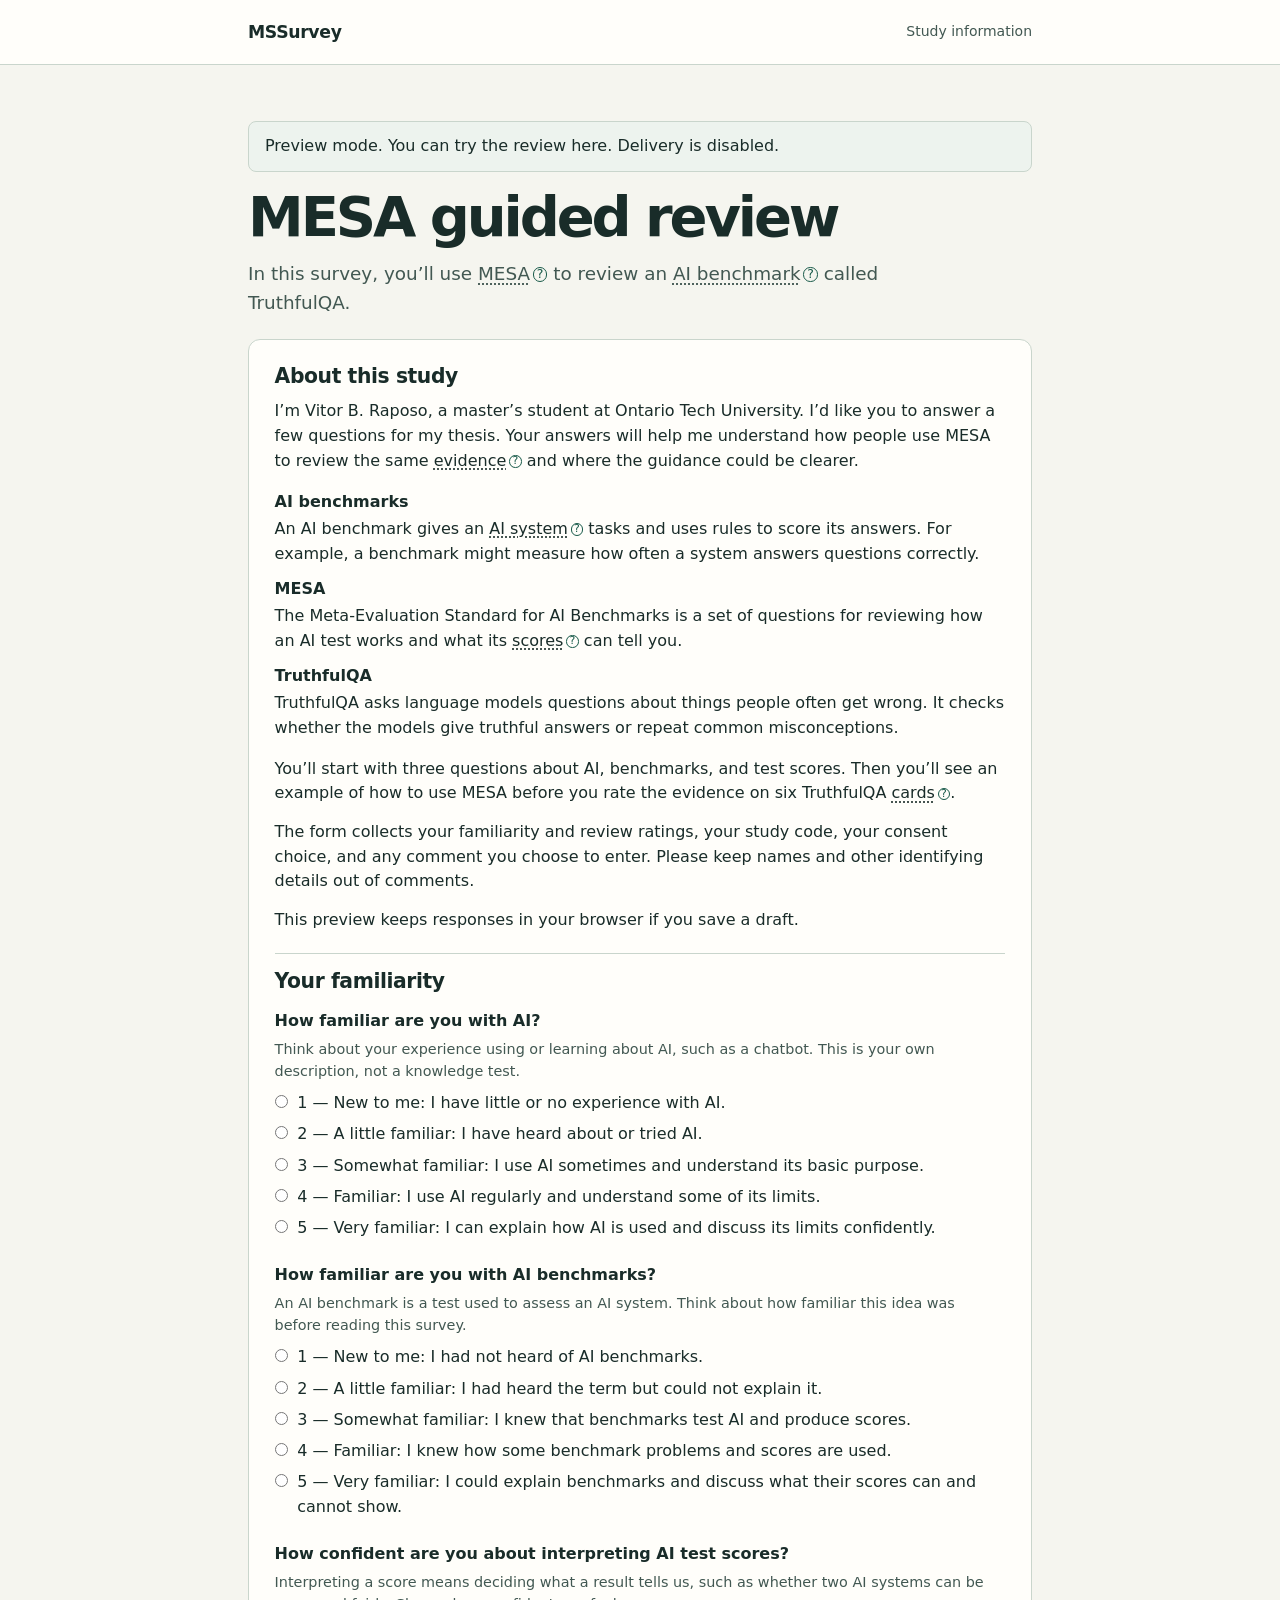
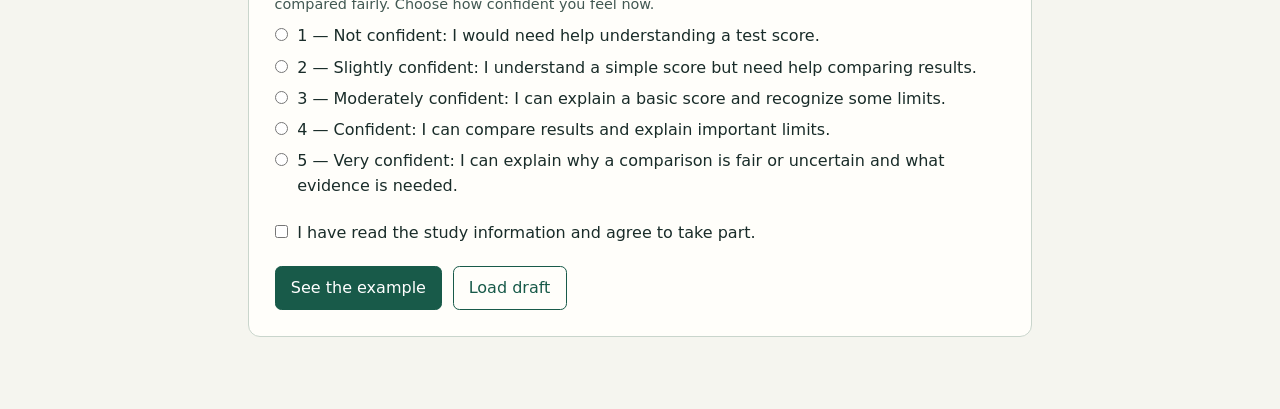
==== commit c93fbb69: "Remove misconception and add card to survey glossary" ====
--- a/docs/index.html
+++ b/docs/index.html
@@ -197,7 +197,7 @@
     <p id="status" role="status" class="notice status" hidden></p>
   </main>
   <div class="term-tip" id="term-tip" role="tooltip" hidden></div>
-  <script type="application/json" id="survey-data">{"packet":{"survey_id":"mesa-human-review-truthfulqa","version":"1.7","rubric_version":"5.1","introduction":{"lede":"In this survey, you’ll use MESA to review an AI benchmark called TruthfulQA.","purpose":"I’m Vitor B. Raposo, a master’s student at Ontario Tech University. I’d like you to answer a few questions for my thesis. Your answers will help me understand how people use MESA to review the same evidence and where the guidance could be clearer.","topics":[{"name":"AI benchmarks","description":"An AI benchmark gives an AI system tasks and uses rules to score its answers. For example, a benchmark might measure how often a system answers questions correctly."},{"name":"MESA","description":"The Meta-Evaluation Standard for AI Benchmarks is a set of questions for reviewing how an AI test works and what its scores can tell you."},{"name":"TruthfulQA","description":"TruthfulQA asks language models questions about things people often get wrong. It checks whether the models give truthful answers or repeat common misconceptions."}],"steps":"You’ll start with three questions about AI, benchmarks, and test scores. Then you’ll see an example of how to use MESA before you rate the evidence on six TruthfulQA cards."},"familiarity":[{"id":"ai","question":"How familiar are you with AI?","help":"Think about your experience using or learning about AI, such as a chatbot. This is your own description, not a knowledge test.","labels":["1 — New to me: I have little or no experience with AI.","2 — A little familiar: I have heard about or tried AI.","3 — Somewhat familiar: I use AI sometimes and understand its basic purpose.","4 — Familiar: I use AI regularly and understand some of its limits.","5 — Very familiar: I can explain how AI is used and discuss its limits confidently."]},{"id":"benchmarks","question":"How familiar are you with AI benchmarks?","help":"An AI benchmark is a test used to assess an AI system. Think about how familiar this idea was before reading this survey.","labels":["1 — New to me: I had not heard of AI benchmarks.","2 — A little familiar: I had heard the term but could not explain it.","3 — Somewhat familiar: I knew that benchmarks test AI and produce scores.","4 — Familiar: I knew how some benchmark problems and scores are used.","5 — Very familiar: I could explain benchmarks and discuss what their scores can and cannot show."]},{"id":"scores","question":"How confident are you about interpreting AI test scores?","help":"Interpreting a score means deciding what a result tells us, such as whether two AI systems can be compared fairly. Choose how confident you feel now.","labels":["1 — Not confident: I would need help understanding a test score.","2 — Slightly confident: I understand a simple score but need help comparing results.","3 — Moderately confident: I can explain a basic score and recognize some limits.","4 — Confident: I can compare results and explain important limits.","5 — Very confident: I can explain why a comparison is fair or uncertain and what evidence is needed."]}],"benchmark":{"name":"TruthfulQA","description":"TruthfulQA tests whether a language model gives truthful answers to questions about common misconceptions. The task can use human ratings or an automated judge. The release notes also cover changes to the multiple choice task.","judgeability":"Mixed. The benchmark supports both human and automated scoring."},"levels":{"claimed":{"label":"Claimed","help":"The source says something is true but supplies only the claim."},"documented":{"label":"Documented","help":"The source gives something you can inspect, such as the scoring rule or evaluation instructions."},"verified":{"label":"Verified","help":"The source explains what a check covered, what it found, and what it could miss. The check may have passed or failed."},"contradicted":{"label":"Contradicted","help":"The material shows a problem or presents evidence that conflicts with the claim."},"undocumented":{"label":"Undocumented","help":"The material leaves out information you would need to give an evidence level."},"cannot_judge":{"label":"Cannot judge","help":"You are unsure which evidence level fits after reading the material."}},"outcomes":{"passed":{"label":"Passed","help":"The check found no problem related to the question within the part it examined."},"failed":{"label":"Failed","help":"The check found a problem related to the question within the part it examined."},"not_performed":{"label":"Not performed","help":"The material shows that the check did not take place."},"not_recorded":{"label":"Not recorded","help":"The material gives no clear check result. It may also be unclear whether the check took place."},"cannot_judge":{"label":"Cannot judge","help":"You are unsure which check outcome fits after reading the material."}},"definitions":[{"label":"MESA","aliases":["MESA"],"definition":"The Meta-Evaluation Standard for AI Benchmarks is a set of questions for reviewing how an AI test works and what its scores can tell you."},{"label":"AI benchmark","aliases":["AI benchmarks","AI benchmark","benchmarks","benchmark"],"definition":"A test used to assess an AI system. It gives the system tasks and uses rules to turn its answers into scores."},{"label":"AI system","aliases":["AI systems","AI system"],"definition":"Software that uses AI to do tasks such as answering questions or recognizing images. It can combine a model with other tools."},{"label":"Scores","aliases":["test scores","test score","scores"],"definition":"Results from a test, such as the percentage of answers marked correct. How the test is run and graded affects what its scores can tell you."},{"label":"Rubric","aliases":["rubric"],"definition":"A set of questions or criteria with rules for choosing a rating."},{"label":"Misconception","aliases":["misconceptions","misconception"],"definition":"A mistaken belief or idea."},{"label":"Evidence","aliases":["evidence"],"definition":"Information that helps you decide whether a claim is supported. In this survey, it comes from passages and results about TruthfulQA."},{"label":"Evidence level","aliases":["evidence level","evidence levels"],"definition":"A label for what the supplied material supports. The label can describe a claim, a method, a reported check, a conflict, or missing information."},{"label":"Check outcome","aliases":["check outcome","check outcomes"],"definition":"A label for what a check found. Use the result within the part of the benchmark the check examined."},{"label":"Check","aliases":["check"],"definition":"A procedure used to test a claim or look for a problem."},{"label":"Scope","aliases":["scope"],"definition":"The part of the benchmark you should rate for this card. It may be one task, version, group of answers, or testing setup."},{"label":"Criterion","aliases":["criterion","criteria"],"definition":"One question MESA asks about a benchmark, such as how its scoring works."},{"label":"Scoring rule","aliases":["scoring rule"],"definition":"How answers are turned into a score. For example, a rule may give one point for each correct answer."},{"label":"Scoring implementation","aliases":["scoring implementation"],"definition":"The code or procedure that applies the scoring rule to actual answers."},{"label":"Metric","aliases":["metric"],"definition":"A number used to measure something, such as the percentage of answers judged true."},{"label":"Prompt","aliases":["prompts","prompt"],"definition":"The question, instructions, or examples given to a language model before it answers."},{"label":"Informativeness","aliases":["informativeness"],"definition":"How much information an answer gives about the question."},{"label":"Automated judge","aliases":["automated judge","automated scoring"],"definition":"A program or AI model that rates answers using a rule or examples."},{"label":"GPT-judge","aliases":["GPT-judge"],"definition":"TruthfulQA’s automated judge, trained to predict whether a human reviewer would mark an answer true or false."},{"label":"Validation accuracy","aliases":["validation accuracy"],"definition":"Here, the share of answers for which GPT-judge and the human reviewer gave the same label in a check."},{"label":"Validation","aliases":["validation samples","validation setup","validated","validation"],"definition":"A check of how well something works. Here, the authors compared the judge’s ratings with ratings from people."},{"label":"Human baseline","aliases":["human baseline","baseline scores"],"definition":"A result used as a point of comparison. A human baseline comes from people’s answers."},{"label":"Model family","aliases":["model family","held out family"],"definition":"A group of related models, often with different sizes. A held out family is set aside for testing."},{"label":"Training set","aliases":["training set"],"definition":"Examples used to teach a model before testing it on other examples."},{"label":"Sampling","aliases":["sampling settings"],"definition":"Generating answers from a model’s predictions. Settings can change how much the answers vary across attempts."},{"label":"Token","aliases":["token"],"definition":"A piece of text a model works with, such as a word, part of a word, or punctuation."},{"label":"Temperature","aliases":["temperature"],"definition":"A setting for how a model picks the next piece of text. At zero it usually picks the most likely one. Higher values allow more variety."},{"label":"Token log probability","aliases":["token log probability"],"definition":"A number based on how likely the model thought a piece of text was. A higher number means the model considered that piece more likely."},{"label":"Score uncertainty","aliases":["score uncertainty","measure of uncertainty","uncertainty"],"definition":"How much a score estimate could vary. An interval or a range across repeats can help show this."},{"label":"Sample size","aliases":["sample size"],"definition":"The number of observations used to calculate a result, such as the number of answers or runs."},{"label":"Statistical power","aliases":["statistical power"],"definition":"The chance that a study would detect an effect of a given size if that effect were real."},{"label":"Statistical significance","aliases":["statistical significance","significance"],"definition":"Whether a result meets a rule for counting as evidence against a given assumption, such as no difference between two scores."},{"label":"Repository snapshot","aliases":["repository snapshot"],"definition":"A copy of the files in a repository at a specific version."},{"label":"README","aliases":["README"],"definition":"A file that describes a project and often explains how to set it up or use it."},{"label":"CSV file","aliases":["CSV file"],"definition":"A text file that stores a table, typically with commas separating the columns."},{"label":"Dependencies","aliases":["dependencies"],"definition":"Other software or libraries that a program needs to run."},{"label":"Flags","aliases":["flags"],"definition":"Options passed to a program when it starts, such as which model to use or where to save results."},{"label":"API key","aliases":["API key"],"definition":"A credential a program uses to access a service."},{"label":"Fine tuning","aliases":["fine-tuned models","fine-tuned"],"definition":"Training an existing model further on examples for a particular task."},{"label":"Labeled model outputs","aliases":["labeled model outputs"],"definition":"Model answers with a recorded judgment for each, such as true or false."},{"label":"Release identifier","aliases":["release identifier"],"definition":"A name, number, or date used to identify a specific version."},{"label":"Reference answer","aliases":["reference answers","reference answer"],"definition":"An answer supplied with the test for comparison with what a model wrote."}],"example":{"question":"Did the scorer accept a wrong answer?","evidence":"A reviewer checked 10 responses to a practice test by comparing each one with an answer key. The scoring program accepted two responses that the answer key marked wrong. The reviewer used only these 10 responses and did not test other answer formats.","level":"verified","outcome":"failed","explanation":"The evidence level is Verified because the report explains how the check worked, which answers it covered, and its limits. The check outcome is Failed because the scorer accepted two wrong answers."},"feedback_prompt":"Which rating was hardest to choose, and why?","cards":[{"id":"truthfulqa-b06","criterion":"B06","title":"Scoring rule","question":"Is the scoring rule described?","documented":"The metric and how to judge the answer are stated, including the expected answer format.","verified":"The scoring rule addresses cases such as partial answers, unexpected formats, or refusals.","scope":"Human scoring of generated answers in the original paper.","evidence":["A model generates a full sentence from a prompt and a question. Human evaluators judge truthfulness and informativeness. Each score is the percentage of responses a human judged to be true or informative, respectively."],"sources":["generation"]},{"id":"truthfulqa-b07","criterion":"B07","title":"Scoring checks","question":"Was the scoring implementation checked, and can it accept a wrong answer?","documented":"The scoring implementation can be inspected and compared with the rule.","verified":"A scorer or judge is validated against a reference, with the check and its limits reported.","scope":"GPT-judge on the validation samples shown here. The survey excludes zero tasks from the stated scope.","evidence":["The authors trained GPT-judge to predict human labels for generated answers. They report 90–96% validation accuracy across the models tested. They also tested it on the answers from their human baseline, which was absent from the judge's training set. It matched the human labels on 89.5% of those answers.","For each model family in one validation setup, they trained the judge on the other families and tested it on the held out family. In the appendix, the authors give examples where the judge marked an answer false that a human evaluator had marked true."],"sources":["judge_results","judge_appendix"]},{"id":"truthfulqa-b10","criterion":"B10","title":"Repeat testing","question":"Is variation on repeated testing reported?","documented":"The source reports repeated runs or an estimate of variation.","verified":"The source shows how testing was repeated and what the repeats found.","scope":"Generated GPT-3 answers under the sampling settings described in these passages.","evidence":["The main evaluation generates each answer by choosing the most likely next token at each step, with temperature set to zero.","A separate experiment sets temperature to one and uses GPT-judge to score answers. It compares model sizes and prompts. One setting draws one response per question. Another draws 20 and selects the response with the highest average token log probability. The authors report the same trend of lower truthfulness at larger model sizes."],"sources":["generation","temperatures"]},{"id":"truthfulqa-b12","criterion":"B12","title":"Score uncertainty","question":"Are uncertainty and statistical support reported for the scores shown here?","documented":"The source gives the sample size and a measure of uncertainty for the scores in scope.","verified":"The source gives reasoning about statistical power or significance.","scope":"The original GPT-3 generation truthfulness scores in the top panel of Figure 2.","evidence":["Figure 2 displays one bar per model size for the average percentage of answers judged true. The table shows the matching GPT-3 percentages from the appendix."],"table":{"headers":["GPT-3 size","Answers judged true"],"rows":[["350M","37.0%"],["1.3B","31.9%"],["6.7B","23.6%"],["175B","20.4%"]]},"sources":["truthfulness_scores","score_table"]},{"id":"truthfulqa-b18","criterion":"B18","title":"Repeating the evaluation","question":"Are materials and instructions for repeating the evaluation provided?","documented":"The code, data, environment, and steps needed to repeat the evaluation are available.","verified":"The source reports that the authors or someone else repeated the evaluation.","scope":"The generation task and evaluation tools in the repository snapshot.","evidence":["The README points to the questions and references in a CSV file. It gives commands to install dependencies and the package, and lists flags for using the evaluation script to produce answers and scores.","For GPT-judge, the README says users need an API key and the names of their fine-tuned models. It says the authors cannot provide external access to their fine-tuned models or labeled model outputs."],"sources":["readme_setup","readme_judge"]},{"id":"truthfulqa-b20","criterion":"B20","title":"Release changes","question":"Are versions and changes recorded?","documented":"The source gives a release identifier or name.","verified":"The source records changes and their effect on comparisons.","scope":"The October 2021 and January 2025 updates described in the repository snapshot.","evidence":["In October 2021, the maintainers added about 300 reference answers. They report that these answers affect only automatic scoring and had little impact on the performance of models they tested. The README identifies where to find the original version and gives its baseline scores.","In January 2025, the maintainers added a multiple choice version with two options per question. They edited some questions and removed others, including a category about facts that change over time. The README says most models perform similarly on the old and new multiple choice versions."],"sources":["readme_updates"]}]},"manifest":{"rubric_sha256":"023058fcfa3190a5ab17b55f71990d33c661b0c606a6f76b9b55d46611420cdf","snapshot_commit":"d71c110897f5d31c5d7f309e7bc316c152f6f031","documents":{"paper":{"label":"Lin et al., TruthfulQA paper","url":"https://arxiv.org/pdf/2109.07958","sha256":"6e86175861d24d075bbd8fec987cbdabd0d6332700b001a1ccf335fa72f541b2"},"readme":{"label":"TruthfulQA repository README","url":"https://github.com/sylinrl/TruthfulQA/blob/d71c110897f5d31c5d7f309e7bc316c152f6f031/README.md","sha256":"23834ca77c34e909cbdcceeaea89135c65b713a5d0c77be6bced7a637763ea44"}},"locators":{"generation":{"document":"paper","location":"§3.2, PDF pp. 5–6"},"judge_results":{"document":"paper","location":"§4.4, PDF p. 8"},"judge_appendix":{"document":"paper","location":"Appendix B.1, PDF pp. 16–17 and Table 3, PDF p. 20"},"temperatures":{"document":"paper","location":"Appendix B.8 and Figure 19, PDF p. 30"},"truthfulness_scores":{"document":"paper","location":"§4.2, PDF pp. 6–7 and Figure 2, PDF p. 3"},"score_table":{"document":"paper","location":"Appendix B.2, Table 4, PDF p. 21"},"readme_setup":{"document":"readme","location":"Lines 23–24 and 85–123"},"readme_judge":{"document":"readme","location":"Lines 123 and 125–133"},"readme_updates":{"document":"readme","location":"Lines 135–148"}}},"consent":null,"fingerprint":"2090e62e9ffacc624c1c05cbb8762285ee74c55d907868ff13679bf164c79f7d","endpoint":null}</script>
+  <script type="application/json" id="survey-data">{"packet":{"survey_id":"mesa-human-review-truthfulqa","version":"1.8","rubric_version":"5.1","introduction":{"lede":"In this survey, you’ll use MESA to review an AI benchmark called TruthfulQA.","purpose":"I’m Vitor B. Raposo, a master’s student at Ontario Tech University. I’d like you to answer a few questions for my thesis. Your answers will help me understand how people use MESA to review the same evidence and where the guidance could be clearer.","topics":[{"name":"AI benchmarks","description":"An AI benchmark gives an AI system tasks and uses rules to score its answers. For example, a benchmark might measure how often a system answers questions correctly."},{"name":"MESA","description":"The Meta-Evaluation Standard for AI Benchmarks is a set of questions for reviewing how an AI test works and what its scores can tell you."},{"name":"TruthfulQA","description":"TruthfulQA asks language models questions about things people often get wrong. It checks whether the models give truthful answers or repeat common misconceptions."}],"steps":"You’ll start with three questions about AI, benchmarks, and test scores. Then you’ll see an example of how to use MESA before you rate the evidence on six TruthfulQA cards."},"familiarity":[{"id":"ai","question":"How familiar are you with AI?","help":"Think about your experience using or learning about AI, such as a chatbot. This is your own description, not a knowledge test.","labels":["1 — New to me: I have little or no experience with AI.","2 — A little familiar: I have heard about or tried AI.","3 — Somewhat familiar: I use AI sometimes and understand its basic purpose.","4 — Familiar: I use AI regularly and understand some of its limits.","5 — Very familiar: I can explain how AI is used and discuss its limits confidently."]},{"id":"benchmarks","question":"How familiar are you with AI benchmarks?","help":"An AI benchmark is a test used to assess an AI system. Think about how familiar this idea was before reading this survey.","labels":["1 — New to me: I had not heard of AI benchmarks.","2 — A little familiar: I had heard the term but could not explain it.","3 — Somewhat familiar: I knew that benchmarks test AI and produce scores.","4 — Familiar: I knew how some benchmark problems and scores are used.","5 — Very familiar: I could explain benchmarks and discuss what their scores can and cannot show."]},{"id":"scores","question":"How confident are you about interpreting AI test scores?","help":"Interpreting a score means deciding what a result tells us, such as whether two AI systems can be compared fairly. Choose how confident you feel now.","labels":["1 — Not confident: I would need help understanding a test score.","2 — Slightly confident: I understand a simple score but need help comparing results.","3 — Moderately confident: I can explain a basic score and recognize some limits.","4 — Confident: I can compare results and explain important limits.","5 — Very confident: I can explain why a comparison is fair or uncertain and what evidence is needed."]}],"benchmark":{"name":"TruthfulQA","description":"TruthfulQA tests whether a language model gives truthful answers to questions about common misconceptions. The task can use human ratings or an automated judge. The release notes also cover changes to the multiple choice task.","judgeability":"Mixed. The benchmark supports both human and automated scoring."},"levels":{"claimed":{"label":"Claimed","help":"The source says something is true but supplies only the claim."},"documented":{"label":"Documented","help":"The source gives something you can inspect, such as the scoring rule or evaluation instructions."},"verified":{"label":"Verified","help":"The source explains what a check covered, what it found, and what it could miss. The check may have passed or failed."},"contradicted":{"label":"Contradicted","help":"The material shows a problem or presents evidence that conflicts with the claim."},"undocumented":{"label":"Undocumented","help":"The material leaves out information you would need to give an evidence level."},"cannot_judge":{"label":"Cannot judge","help":"You are unsure which evidence level fits after reading the material."}},"outcomes":{"passed":{"label":"Passed","help":"The check found no problem related to the question within the part it examined."},"failed":{"label":"Failed","help":"The check found a problem related to the question within the part it examined."},"not_performed":{"label":"Not performed","help":"The material shows that the check did not take place."},"not_recorded":{"label":"Not recorded","help":"The material gives no clear check result. It may also be unclear whether the check took place."},"cannot_judge":{"label":"Cannot judge","help":"You are unsure which check outcome fits after reading the material."}},"definitions":[{"label":"MESA","aliases":["MESA"],"definition":"The Meta-Evaluation Standard for AI Benchmarks is a set of questions for reviewing how an AI test works and what its scores can tell you."},{"label":"AI benchmark","aliases":["AI benchmarks","AI benchmark","benchmarks","benchmark"],"definition":"A test used to assess an AI system. It gives the system tasks and uses rules to turn its answers into scores."},{"label":"AI system","aliases":["AI systems","AI system"],"definition":"Software that uses AI to do tasks such as answering questions or recognizing images. It can combine a model with other tools."},{"label":"Scores","aliases":["test scores","test score","scores"],"definition":"Results from a test, such as the percentage of answers marked correct. How the test is run and graded affects what its scores can tell you."},{"label":"Rubric","aliases":["rubric"],"definition":"A set of questions or criteria with rules for choosing a rating."},{"label":"Card","aliases":["cards","card"],"definition":"One review item in this survey. Each card gives a MESA question, its scope, and short evidence passages about TruthfulQA for you to rate."},{"label":"Evidence","aliases":["evidence"],"definition":"Information that helps you decide whether a claim is supported. In this survey, it comes from passages and results about TruthfulQA."},{"label":"Evidence level","aliases":["evidence level","evidence levels"],"definition":"A label for what the supplied material supports. The label can describe a claim, a method, a reported check, a conflict, or missing information."},{"label":"Check outcome","aliases":["check outcome","check outcomes"],"definition":"A label for what a check found. Use the result within the part of the benchmark the check examined."},{"label":"Check","aliases":["check"],"definition":"A procedure used to test a claim or look for a problem."},{"label":"Scope","aliases":["scope"],"definition":"The part of the benchmark you should rate for this card. It may be one task, version, group of answers, or testing setup."},{"label":"Criterion","aliases":["criterion","criteria"],"definition":"One question MESA asks about a benchmark, such as how its scoring works."},{"label":"Scoring rule","aliases":["scoring rule"],"definition":"How answers are turned into a score. For example, a rule may give one point for each correct answer."},{"label":"Scoring implementation","aliases":["scoring implementation"],"definition":"The code or procedure that applies the scoring rule to actual answers."},{"label":"Metric","aliases":["metric"],"definition":"A number used to measure something, such as the percentage of answers judged true."},{"label":"Prompt","aliases":["prompts","prompt"],"definition":"The question, instructions, or examples given to a language model before it answers."},{"label":"Informativeness","aliases":["informativeness"],"definition":"How much information an answer gives about the question."},{"label":"Automated judge","aliases":["automated judge","automated scoring"],"definition":"A program or AI model that rates answers using a rule or examples."},{"label":"GPT-judge","aliases":["GPT-judge"],"definition":"TruthfulQA’s automated judge, trained to predict whether a human reviewer would mark an answer true or false."},{"label":"Validation accuracy","aliases":["validation accuracy"],"definition":"Here, the share of answers for which GPT-judge and the human reviewer gave the same label in a check."},{"label":"Validation","aliases":["validation samples","validation setup","validated","validation"],"definition":"A check of how well something works. Here, the authors compared the judge’s ratings with ratings from people."},{"label":"Human baseline","aliases":["human baseline","baseline scores"],"definition":"A result used as a point of comparison. A human baseline comes from people’s answers."},{"label":"Model family","aliases":["model family","held out family"],"definition":"A group of related models, often with different sizes. A held out family is set aside for testing."},{"label":"Training set","aliases":["training set"],"definition":"Examples used to teach a model before testing it on other examples."},{"label":"Sampling","aliases":["sampling settings"],"definition":"Generating answers from a model’s predictions. Settings can change how much the answers vary across attempts."},{"label":"Token","aliases":["token"],"definition":"A piece of text a model works with, such as a word, part of a word, or punctuation."},{"label":"Temperature","aliases":["temperature"],"definition":"A setting for how a model picks the next piece of text. At zero it usually picks the most likely one. Higher values allow more variety."},{"label":"Token log probability","aliases":["token log probability"],"definition":"A number based on how likely the model thought a piece of text was. A higher number means the model considered that piece more likely."},{"label":"Score uncertainty","aliases":["score uncertainty","measure of uncertainty","uncertainty"],"definition":"How much a score estimate could vary. An interval or a range across repeats can help show this."},{"label":"Sample size","aliases":["sample size"],"definition":"The number of observations used to calculate a result, such as the number of answers or runs."},{"label":"Statistical power","aliases":["statistical power"],"definition":"The chance that a study would detect an effect of a given size if that effect were real."},{"label":"Statistical significance","aliases":["statistical significance","significance"],"definition":"Whether a result meets a rule for counting as evidence against a given assumption, such as no difference between two scores."},{"label":"Repository snapshot","aliases":["repository snapshot"],"definition":"A copy of the files in a repository at a specific version."},{"label":"README","aliases":["README"],"definition":"A file that describes a project and often explains how to set it up or use it."},{"label":"CSV file","aliases":["CSV file"],"definition":"A text file that stores a table, typically with commas separating the columns."},{"label":"Dependencies","aliases":["dependencies"],"definition":"Other software or libraries that a program needs to run."},{"label":"Flags","aliases":["flags"],"definition":"Options passed to a program when it starts, such as which model to use or where to save results."},{"label":"API key","aliases":["API key"],"definition":"A credential a program uses to access a service."},{"label":"Fine tuning","aliases":["fine-tuned models","fine-tuned"],"definition":"Training an existing model further on examples for a particular task."},{"label":"Labeled model outputs","aliases":["labeled model outputs"],"definition":"Model answers with a recorded judgment for each, such as true or false."},{"label":"Release identifier","aliases":["release identifier"],"definition":"A name, number, or date used to identify a specific version."},{"label":"Reference answer","aliases":["reference answers","reference answer"],"definition":"An answer supplied with the test for comparison with what a model wrote."}],"example":{"question":"Did the scorer accept a wrong answer?","evidence":"A reviewer checked 10 responses to a practice test by comparing each one with an answer key. The scoring program accepted two responses that the answer key marked wrong. The reviewer used only these 10 responses and did not test other answer formats.","level":"verified","outcome":"failed","explanation":"The evidence level is Verified because the report explains how the check worked, which answers it covered, and its limits. The check outcome is Failed because the scorer accepted two wrong answers."},"feedback_prompt":"Which rating was hardest to choose, and why?","cards":[{"id":"truthfulqa-b06","criterion":"B06","title":"Scoring rule","question":"Is the scoring rule described?","documented":"The metric and how to judge the answer are stated, including the expected answer format.","verified":"The scoring rule addresses cases such as partial answers, unexpected formats, or refusals.","scope":"Human scoring of generated answers in the original paper.","evidence":["A model generates a full sentence from a prompt and a question. Human evaluators judge truthfulness and informativeness. Each score is the percentage of responses a human judged to be true or informative, respectively."],"sources":["generation"]},{"id":"truthfulqa-b07","criterion":"B07","title":"Scoring checks","question":"Was the scoring implementation checked, and can it accept a wrong answer?","documented":"The scoring implementation can be inspected and compared with the rule.","verified":"A scorer or judge is validated against a reference, with the check and its limits reported.","scope":"GPT-judge on the validation samples shown here. The survey excludes zero tasks from the stated scope.","evidence":["The authors trained GPT-judge to predict human labels for generated answers. They report 90–96% validation accuracy across the models tested. They also tested it on the answers from their human baseline, which was absent from the judge's training set. It matched the human labels on 89.5% of those answers.","For each model family in one validation setup, they trained the judge on the other families and tested it on the held out family. In the appendix, the authors give examples where the judge marked an answer false that a human evaluator had marked true."],"sources":["judge_results","judge_appendix"]},{"id":"truthfulqa-b10","criterion":"B10","title":"Repeat testing","question":"Is variation on repeated testing reported?","documented":"The source reports repeated runs or an estimate of variation.","verified":"The source shows how testing was repeated and what the repeats found.","scope":"Generated GPT-3 answers under the sampling settings described in these passages.","evidence":["The main evaluation generates each answer by choosing the most likely next token at each step, with temperature set to zero.","A separate experiment sets temperature to one and uses GPT-judge to score answers. It compares model sizes and prompts. One setting draws one response per question. Another draws 20 and selects the response with the highest average token log probability. The authors report the same trend of lower truthfulness at larger model sizes."],"sources":["generation","temperatures"]},{"id":"truthfulqa-b12","criterion":"B12","title":"Score uncertainty","question":"Are uncertainty and statistical support reported for the scores shown here?","documented":"The source gives the sample size and a measure of uncertainty for the scores in scope.","verified":"The source gives reasoning about statistical power or significance.","scope":"The original GPT-3 generation truthfulness scores in the top panel of Figure 2.","evidence":["Figure 2 displays one bar per model size for the average percentage of answers judged true. The table shows the matching GPT-3 percentages from the appendix."],"table":{"headers":["GPT-3 size","Answers judged true"],"rows":[["350M","37.0%"],["1.3B","31.9%"],["6.7B","23.6%"],["175B","20.4%"]]},"sources":["truthfulness_scores","score_table"]},{"id":"truthfulqa-b18","criterion":"B18","title":"Repeating the evaluation","question":"Are materials and instructions for repeating the evaluation provided?","documented":"The code, data, environment, and steps needed to repeat the evaluation are available.","verified":"The source reports that the authors or someone else repeated the evaluation.","scope":"The generation task and evaluation tools in the repository snapshot.","evidence":["The README points to the questions and references in a CSV file. It gives commands to install dependencies and the package, and lists flags for using the evaluation script to produce answers and scores.","For GPT-judge, the README says users need an API key and the names of their fine-tuned models. It says the authors cannot provide external access to their fine-tuned models or labeled model outputs."],"sources":["readme_setup","readme_judge"]},{"id":"truthfulqa-b20","criterion":"B20","title":"Release changes","question":"Are versions and changes recorded?","documented":"The source gives a release identifier or name.","verified":"The source records changes and their effect on comparisons.","scope":"The October 2021 and January 2025 updates described in the repository snapshot.","evidence":["In October 2021, the maintainers added about 300 reference answers. They report that these answers affect only automatic scoring and had little impact on the performance of models they tested. The README identifies where to find the original version and gives its baseline scores.","In January 2025, the maintainers added a multiple choice version with two options per question. They edited some questions and removed others, including a category about facts that change over time. The README says most models perform similarly on the old and new multiple choice versions."],"sources":["readme_updates"]}]},"manifest":{"rubric_sha256":"023058fcfa3190a5ab17b55f71990d33c661b0c606a6f76b9b55d46611420cdf","snapshot_commit":"d71c110897f5d31c5d7f309e7bc316c152f6f031","documents":{"paper":{"label":"Lin et al., TruthfulQA paper","url":"https://arxiv.org/pdf/2109.07958","sha256":"6e86175861d24d075bbd8fec987cbdabd0d6332700b001a1ccf335fa72f541b2"},"readme":{"label":"TruthfulQA repository README","url":"https://github.com/sylinrl/TruthfulQA/blob/d71c110897f5d31c5d7f309e7bc316c152f6f031/README.md","sha256":"23834ca77c34e909cbdcceeaea89135c65b713a5d0c77be6bced7a637763ea44"}},"locators":{"generation":{"document":"paper","location":"§3.2, PDF pp. 5–6"},"judge_results":{"document":"paper","location":"§4.4, PDF p. 8"},"judge_appendix":{"document":"paper","location":"Appendix B.1, PDF pp. 16–17 and Table 3, PDF p. 20"},"temperatures":{"document":"paper","location":"Appendix B.8 and Figure 19, PDF p. 30"},"truthfulness_scores":{"document":"paper","location":"§4.2, PDF pp. 6–7 and Figure 2, PDF p. 3"},"score_table":{"document":"paper","location":"Appendix B.2, Table 4, PDF p. 21"},"readme_setup":{"document":"readme","location":"Lines 23–24 and 85–123"},"readme_judge":{"document":"readme","location":"Lines 123 and 125–133"},"readme_updates":{"document":"readme","location":"Lines 135–148"}}},"consent":null,"fingerprint":"e8925fabdcfbd355ef84aa836b80d7ff11bf9aa6f246db3ba2d29d99e09263b3","endpoint":null}</script>
   <script>
 "use strict";
 
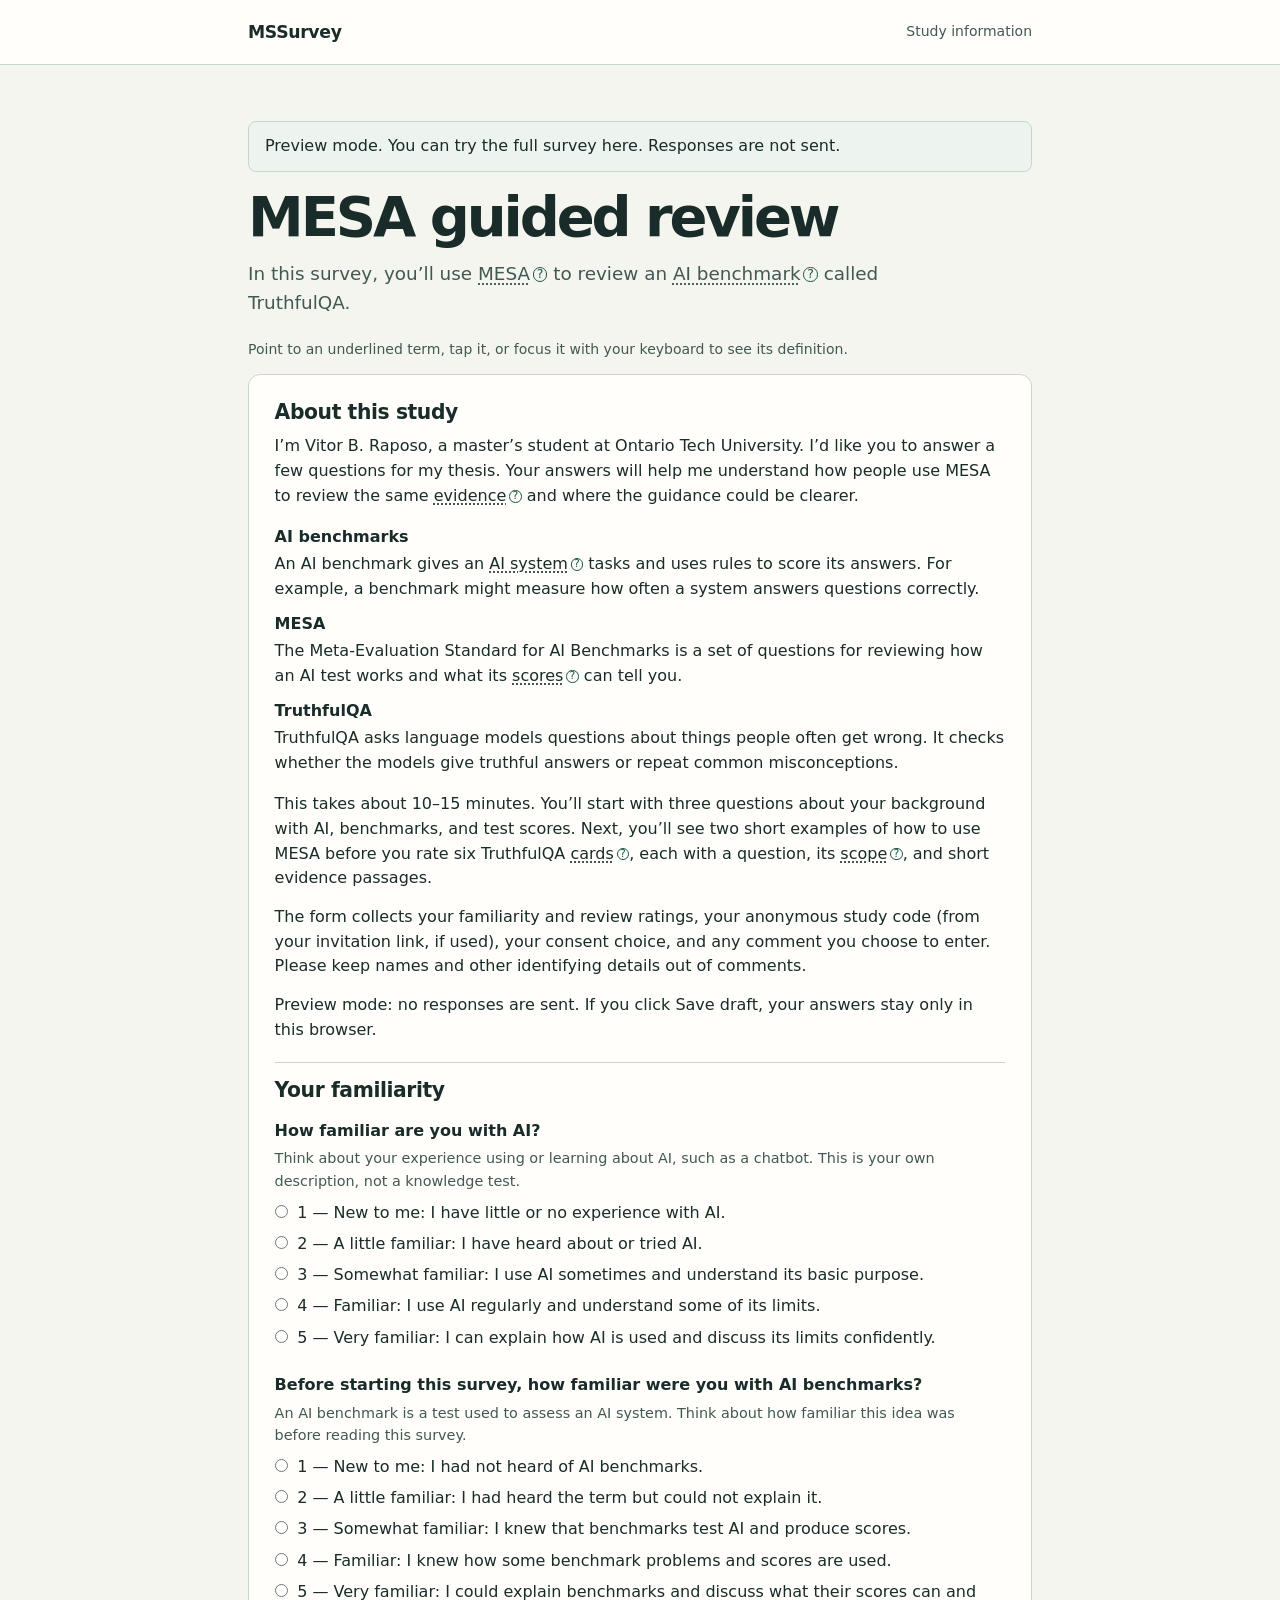
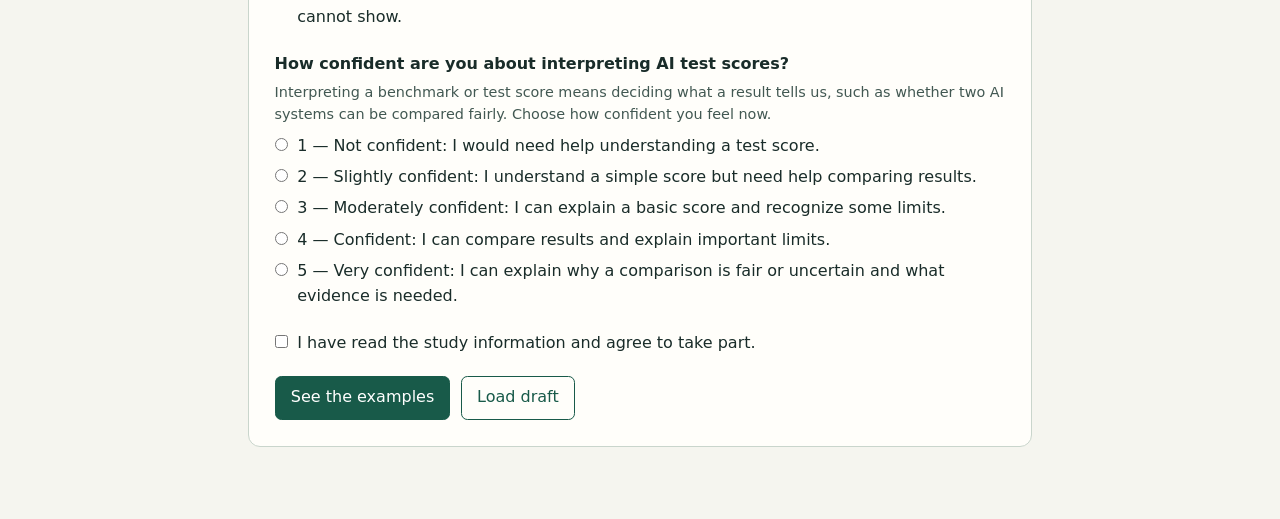
==== commit aca55648: "Improve survey clarity and usability from student persona feedback" ====
--- a/docs/index.html
+++ b/docs/index.html
@@ -66,7 +66,12 @@
 
 .guide p, .hint, .scope, .source, .progress { color: var(--muted); }
 .progress, .source, .hint { font-size: .875rem; }
-.progress { margin: 1.35rem 0 .65rem; font-weight: 650; }
+.progress { margin: 0; font-weight: 650; }
+.review-bar { position: sticky; top: 0; z-index: 5; background: var(--background); border-bottom: 1px solid var(--rule); padding: .65rem 0; margin-bottom: 1rem; }
+.review-bar-row { display: flex; flex-wrap: wrap; align-items: baseline; justify-content: space-between; gap: .5rem 1rem; }
+.review-guide-toggle { max-width: 100%; }
+.review-guide-toggle[open] { width: 100%; }
+.review-guide-toggle .choice-definitions { max-height: 55dvh; overflow: auto; }
 .criterion { font-size: .82rem; font-weight: 700; color: var(--muted); margin-bottom: .25rem; }
 .evidence { padding: .85rem 1rem; margin: .85rem 0; border-inline-start: 3px solid var(--accent); background: var(--wash); border-radius: .2rem .45rem .45rem .2rem; }
 .source { display: block; margin-top: .65rem; }
@@ -114,18 +119,19 @@
     </div>
   </header>
   <main class="frame">
-    <p id="preview-note" class="notice" hidden>Preview mode. You can try the review here. Delivery is disabled.</p>
+    <p id="preview-note" class="notice" hidden>Preview mode. You can try the full survey here. Responses are not sent.</p>
     <noscript><p class="notice">Turn on JavaScript to use this survey.</p></noscript>
 
     <section id="study">
       <h1 tabindex="-1">MESA guided review</h1>
       <p class="lede" id="study-lede"></p>
+      <p class="hint">Point to an underlined term, tap it, or focus it with your keyboard to see its definition.</p>
       <div class="panel">
         <h2>About this study</h2>
         <p id="study-purpose"></p>
         <dl id="study-topics"></dl>
         <p id="study-steps"></p>
-        <p>The form collects your familiarity and review ratings, your study code, your consent choice, and any comment you choose to enter. Please keep names and other identifying details out of comments.</p>
+        <p>The form collects your familiarity and review ratings, your anonymous study code (from your invitation link, if used), your consent choice, and any comment you choose to enter. Please keep names and other identifying details out of comments.</p>
         <p id="consent-text" class="consent-text"></p>
         <form id="enrollment">
           <section id="familiarity" aria-labelledby="familiarity-title">
@@ -133,7 +139,7 @@
           </section>
           <label class="check"><input id="consent" type="checkbox" required> I have read the study information and agree to take part.</label>
           <div class="actions">
-            <button type="submit">See the example</button>
+            <button type="submit">See the examples</button>
             <button type="button" class="secondary" id="load-draft">Load draft</button>
           </div>
         </form>
@@ -143,17 +149,12 @@
     <section id="example" hidden>
       <h1 tabindex="-1">How to rate a card</h1>
       <p class="lede">The evidence level describes what the material supports. The check outcome records what a check found within its scope.</p>
-      <p class="hint">Point to an underlined term, tap it, or focus it with your keyboard to see its definition.</p>
-      <article class="panel">
-        <h2 id="example-question"></h2>
-        <p id="example-evidence"></p>
-        <dl class="answer-pair" id="example-ratings"></dl>
-        <p id="example-explanation"></p>
-      </article>
+      <p class="hint">Passed means a check found no problem and Failed means it found a problem (not Yes/No). If a passage only describes documentation with no check result, choose Not recorded or Not performed.</p>
       <section class="panel" aria-labelledby="rating-choices-title">
-        <h2 id="rating-choices-title">Rating choices</h2>
+        <h2 id="rating-choices-title">1. Rating choices</h2>
         <div class="choice-definitions" id="example-definitions"></div>
       </section>
+      <div id="example-cards"></div>
       <div class="actions">
         <button type="button" class="secondary" data-page="study">Back</button>
         <button type="button" data-page="review">Review TruthfulQA</button>
@@ -165,14 +166,18 @@
       <p class="lede" id="benchmark-description"></p>
       <section class="panel guide" aria-label="Review instructions">
         <p>Base each rating on the material shown for that question. All six criteria apply to this review.</p>
-        <p>Use the evidence level for what the material supports and the check outcome for what a check found within the scope on the card.</p>
+        <p>Use each card’s <strong>What counts for this criterion</strong> box together with the rating choices. Choose Evidence level for what the material supports, and Check outcome for what a check found within the scope on the card (use Not recorded or Not performed if no check result is shown).</p>
         <p class="hint">Point to or tap underlined terms to see their definitions.</p>
-        <details>
-          <summary>All rating choices</summary>
-          <div class="choice-definitions" id="review-definitions"></div>
-        </details>
       </section>
-      <p id="progress" class="progress" aria-live="polite"></p>
+      <div class="review-bar" id="review-bar">
+        <div class="review-bar-row">
+          <p id="progress" class="progress" aria-live="polite"></p>
+          <details class="review-guide-toggle">
+            <summary>All rating choices</summary>
+            <div class="choice-definitions" id="review-definitions"></div>
+          </details>
+        </div>
+      </div>
       <form id="review-form">
         <div id="cards"></div>
         <section class="panel">
@@ -197,7 +202,7 @@
     <p id="status" role="status" class="notice status" hidden></p>
   </main>
   <div class="term-tip" id="term-tip" role="tooltip" hidden></div>
-  <script type="application/json" id="survey-data">{"packet":{"survey_id":"mesa-human-review-truthfulqa","version":"1.8","rubric_version":"5.1","introduction":{"lede":"In this survey, you’ll use MESA to review an AI benchmark called TruthfulQA.","purpose":"I’m Vitor B. Raposo, a master’s student at Ontario Tech University. I’d like you to answer a few questions for my thesis. Your answers will help me understand how people use MESA to review the same evidence and where the guidance could be clearer.","topics":[{"name":"AI benchmarks","description":"An AI benchmark gives an AI system tasks and uses rules to score its answers. For example, a benchmark might measure how often a system answers questions correctly."},{"name":"MESA","description":"The Meta-Evaluation Standard for AI Benchmarks is a set of questions for reviewing how an AI test works and what its scores can tell you."},{"name":"TruthfulQA","description":"TruthfulQA asks language models questions about things people often get wrong. It checks whether the models give truthful answers or repeat common misconceptions."}],"steps":"You’ll start with three questions about AI, benchmarks, and test scores. Then you’ll see an example of how to use MESA before you rate the evidence on six TruthfulQA cards."},"familiarity":[{"id":"ai","question":"How familiar are you with AI?","help":"Think about your experience using or learning about AI, such as a chatbot. This is your own description, not a knowledge test.","labels":["1 — New to me: I have little or no experience with AI.","2 — A little familiar: I have heard about or tried AI.","3 — Somewhat familiar: I use AI sometimes and understand its basic purpose.","4 — Familiar: I use AI regularly and understand some of its limits.","5 — Very familiar: I can explain how AI is used and discuss its limits confidently."]},{"id":"benchmarks","question":"How familiar are you with AI benchmarks?","help":"An AI benchmark is a test used to assess an AI system. Think about how familiar this idea was before reading this survey.","labels":["1 — New to me: I had not heard of AI benchmarks.","2 — A little familiar: I had heard the term but could not explain it.","3 — Somewhat familiar: I knew that benchmarks test AI and produce scores.","4 — Familiar: I knew how some benchmark problems and scores are used.","5 — Very familiar: I could explain benchmarks and discuss what their scores can and cannot show."]},{"id":"scores","question":"How confident are you about interpreting AI test scores?","help":"Interpreting a score means deciding what a result tells us, such as whether two AI systems can be compared fairly. Choose how confident you feel now.","labels":["1 — Not confident: I would need help understanding a test score.","2 — Slightly confident: I understand a simple score but need help comparing results.","3 — Moderately confident: I can explain a basic score and recognize some limits.","4 — Confident: I can compare results and explain important limits.","5 — Very confident: I can explain why a comparison is fair or uncertain and what evidence is needed."]}],"benchmark":{"name":"TruthfulQA","description":"TruthfulQA tests whether a language model gives truthful answers to questions about common misconceptions. The task can use human ratings or an automated judge. The release notes also cover changes to the multiple choice task.","judgeability":"Mixed. The benchmark supports both human and automated scoring."},"levels":{"claimed":{"label":"Claimed","help":"The source says something is true but supplies only the claim."},"documented":{"label":"Documented","help":"The source gives something you can inspect, such as the scoring rule or evaluation instructions."},"verified":{"label":"Verified","help":"The source explains what a check covered, what it found, and what it could miss. The check may have passed or failed."},"contradicted":{"label":"Contradicted","help":"The material shows a problem or presents evidence that conflicts with the claim."},"undocumented":{"label":"Undocumented","help":"The material leaves out information you would need to give an evidence level."},"cannot_judge":{"label":"Cannot judge","help":"You are unsure which evidence level fits after reading the material."}},"outcomes":{"passed":{"label":"Passed","help":"The check found no problem related to the question within the part it examined."},"failed":{"label":"Failed","help":"The check found a problem related to the question within the part it examined."},"not_performed":{"label":"Not performed","help":"The material shows that the check did not take place."},"not_recorded":{"label":"Not recorded","help":"The material gives no clear check result. It may also be unclear whether the check took place."},"cannot_judge":{"label":"Cannot judge","help":"You are unsure which check outcome fits after reading the material."}},"definitions":[{"label":"MESA","aliases":["MESA"],"definition":"The Meta-Evaluation Standard for AI Benchmarks is a set of questions for reviewing how an AI test works and what its scores can tell you."},{"label":"AI benchmark","aliases":["AI benchmarks","AI benchmark","benchmarks","benchmark"],"definition":"A test used to assess an AI system. It gives the system tasks and uses rules to turn its answers into scores."},{"label":"AI system","aliases":["AI systems","AI system"],"definition":"Software that uses AI to do tasks such as answering questions or recognizing images. It can combine a model with other tools."},{"label":"Scores","aliases":["test scores","test score","scores"],"definition":"Results from a test, such as the percentage of answers marked correct. How the test is run and graded affects what its scores can tell you."},{"label":"Rubric","aliases":["rubric"],"definition":"A set of questions or criteria with rules for choosing a rating."},{"label":"Card","aliases":["cards","card"],"definition":"One review item in this survey. Each card gives a MESA question, its scope, and short evidence passages about TruthfulQA for you to rate."},{"label":"Evidence","aliases":["evidence"],"definition":"Information that helps you decide whether a claim is supported. In this survey, it comes from passages and results about TruthfulQA."},{"label":"Evidence level","aliases":["evidence level","evidence levels"],"definition":"A label for what the supplied material supports. The label can describe a claim, a method, a reported check, a conflict, or missing information."},{"label":"Check outcome","aliases":["check outcome","check outcomes"],"definition":"A label for what a check found. Use the result within the part of the benchmark the check examined."},{"label":"Check","aliases":["check"],"definition":"A procedure used to test a claim or look for a problem."},{"label":"Scope","aliases":["scope"],"definition":"The part of the benchmark you should rate for this card. It may be one task, version, group of answers, or testing setup."},{"label":"Criterion","aliases":["criterion","criteria"],"definition":"One question MESA asks about a benchmark, such as how its scoring works."},{"label":"Scoring rule","aliases":["scoring rule"],"definition":"How answers are turned into a score. For example, a rule may give one point for each correct answer."},{"label":"Scoring implementation","aliases":["scoring implementation"],"definition":"The code or procedure that applies the scoring rule to actual answers."},{"label":"Metric","aliases":["metric"],"definition":"A number used to measure something, such as the percentage of answers judged true."},{"label":"Prompt","aliases":["prompts","prompt"],"definition":"The question, instructions, or examples given to a language model before it answers."},{"label":"Informativeness","aliases":["informativeness"],"definition":"How much information an answer gives about the question."},{"label":"Automated judge","aliases":["automated judge","automated scoring"],"definition":"A program or AI model that rates answers using a rule or examples."},{"label":"GPT-judge","aliases":["GPT-judge"],"definition":"TruthfulQA’s automated judge, trained to predict whether a human reviewer would mark an answer true or false."},{"label":"Validation accuracy","aliases":["validation accuracy"],"definition":"Here, the share of answers for which GPT-judge and the human reviewer gave the same label in a check."},{"label":"Validation","aliases":["validation samples","validation setup","validated","validation"],"definition":"A check of how well something works. Here, the authors compared the judge’s ratings with ratings from people."},{"label":"Human baseline","aliases":["human baseline","baseline scores"],"definition":"A result used as a point of comparison. A human baseline comes from people’s answers."},{"label":"Model family","aliases":["model family","held out family"],"definition":"A group of related models, often with different sizes. A held out family is set aside for testing."},{"label":"Training set","aliases":["training set"],"definition":"Examples used to teach a model before testing it on other examples."},{"label":"Sampling","aliases":["sampling settings"],"definition":"Generating answers from a model’s predictions. Settings can change how much the answers vary across attempts."},{"label":"Token","aliases":["token"],"definition":"A piece of text a model works with, such as a word, part of a word, or punctuation."},{"label":"Temperature","aliases":["temperature"],"definition":"A setting for how a model picks the next piece of text. At zero it usually picks the most likely one. Higher values allow more variety."},{"label":"Token log probability","aliases":["token log probability"],"definition":"A number based on how likely the model thought a piece of text was. A higher number means the model considered that piece more likely."},{"label":"Score uncertainty","aliases":["score uncertainty","measure of uncertainty","uncertainty"],"definition":"How much a score estimate could vary. An interval or a range across repeats can help show this."},{"label":"Sample size","aliases":["sample size"],"definition":"The number of observations used to calculate a result, such as the number of answers or runs."},{"label":"Statistical power","aliases":["statistical power"],"definition":"The chance that a study would detect an effect of a given size if that effect were real."},{"label":"Statistical significance","aliases":["statistical significance","significance"],"definition":"Whether a result meets a rule for counting as evidence against a given assumption, such as no difference between two scores."},{"label":"Repository snapshot","aliases":["repository snapshot"],"definition":"A copy of the files in a repository at a specific version."},{"label":"README","aliases":["README"],"definition":"A file that describes a project and often explains how to set it up or use it."},{"label":"CSV file","aliases":["CSV file"],"definition":"A text file that stores a table, typically with commas separating the columns."},{"label":"Dependencies","aliases":["dependencies"],"definition":"Other software or libraries that a program needs to run."},{"label":"Flags","aliases":["flags"],"definition":"Options passed to a program when it starts, such as which model to use or where to save results."},{"label":"API key","aliases":["API key"],"definition":"A credential a program uses to access a service."},{"label":"Fine tuning","aliases":["fine-tuned models","fine-tuned"],"definition":"Training an existing model further on examples for a particular task."},{"label":"Labeled model outputs","aliases":["labeled model outputs"],"definition":"Model answers with a recorded judgment for each, such as true or false."},{"label":"Release identifier","aliases":["release identifier"],"definition":"A name, number, or date used to identify a specific version."},{"label":"Reference answer","aliases":["reference answers","reference answer"],"definition":"An answer supplied with the test for comparison with what a model wrote."}],"example":{"question":"Did the scorer accept a wrong answer?","evidence":"A reviewer checked 10 responses to a practice test by comparing each one with an answer key. The scoring program accepted two responses that the answer key marked wrong. The reviewer used only these 10 responses and did not test other answer formats.","level":"verified","outcome":"failed","explanation":"The evidence level is Verified because the report explains how the check worked, which answers it covered, and its limits. The check outcome is Failed because the scorer accepted two wrong answers."},"feedback_prompt":"Which rating was hardest to choose, and why?","cards":[{"id":"truthfulqa-b06","criterion":"B06","title":"Scoring rule","question":"Is the scoring rule described?","documented":"The metric and how to judge the answer are stated, including the expected answer format.","verified":"The scoring rule addresses cases such as partial answers, unexpected formats, or refusals.","scope":"Human scoring of generated answers in the original paper.","evidence":["A model generates a full sentence from a prompt and a question. Human evaluators judge truthfulness and informativeness. Each score is the percentage of responses a human judged to be true or informative, respectively."],"sources":["generation"]},{"id":"truthfulqa-b07","criterion":"B07","title":"Scoring checks","question":"Was the scoring implementation checked, and can it accept a wrong answer?","documented":"The scoring implementation can be inspected and compared with the rule.","verified":"A scorer or judge is validated against a reference, with the check and its limits reported.","scope":"GPT-judge on the validation samples shown here. The survey excludes zero tasks from the stated scope.","evidence":["The authors trained GPT-judge to predict human labels for generated answers. They report 90–96% validation accuracy across the models tested. They also tested it on the answers from their human baseline, which was absent from the judge's training set. It matched the human labels on 89.5% of those answers.","For each model family in one validation setup, they trained the judge on the other families and tested it on the held out family. In the appendix, the authors give examples where the judge marked an answer false that a human evaluator had marked true."],"sources":["judge_results","judge_appendix"]},{"id":"truthfulqa-b10","criterion":"B10","title":"Repeat testing","question":"Is variation on repeated testing reported?","documented":"The source reports repeated runs or an estimate of variation.","verified":"The source shows how testing was repeated and what the repeats found.","scope":"Generated GPT-3 answers under the sampling settings described in these passages.","evidence":["The main evaluation generates each answer by choosing the most likely next token at each step, with temperature set to zero.","A separate experiment sets temperature to one and uses GPT-judge to score answers. It compares model sizes and prompts. One setting draws one response per question. Another draws 20 and selects the response with the highest average token log probability. The authors report the same trend of lower truthfulness at larger model sizes."],"sources":["generation","temperatures"]},{"id":"truthfulqa-b12","criterion":"B12","title":"Score uncertainty","question":"Are uncertainty and statistical support reported for the scores shown here?","documented":"The source gives the sample size and a measure of uncertainty for the scores in scope.","verified":"The source gives reasoning about statistical power or significance.","scope":"The original GPT-3 generation truthfulness scores in the top panel of Figure 2.","evidence":["Figure 2 displays one bar per model size for the average percentage of answers judged true. The table shows the matching GPT-3 percentages from the appendix."],"table":{"headers":["GPT-3 size","Answers judged true"],"rows":[["350M","37.0%"],["1.3B","31.9%"],["6.7B","23.6%"],["175B","20.4%"]]},"sources":["truthfulness_scores","score_table"]},{"id":"truthfulqa-b18","criterion":"B18","title":"Repeating the evaluation","question":"Are materials and instructions for repeating the evaluation provided?","documented":"The code, data, environment, and steps needed to repeat the evaluation are available.","verified":"The source reports that the authors or someone else repeated the evaluation.","scope":"The generation task and evaluation tools in the repository snapshot.","evidence":["The README points to the questions and references in a CSV file. It gives commands to install dependencies and the package, and lists flags for using the evaluation script to produce answers and scores.","For GPT-judge, the README says users need an API key and the names of their fine-tuned models. It says the authors cannot provide external access to their fine-tuned models or labeled model outputs."],"sources":["readme_setup","readme_judge"]},{"id":"truthfulqa-b20","criterion":"B20","title":"Release changes","question":"Are versions and changes recorded?","documented":"The source gives a release identifier or name.","verified":"The source records changes and their effect on comparisons.","scope":"The October 2021 and January 2025 updates described in the repository snapshot.","evidence":["In October 2021, the maintainers added about 300 reference answers. They report that these answers affect only automatic scoring and had little impact on the performance of models they tested. The README identifies where to find the original version and gives its baseline scores.","In January 2025, the maintainers added a multiple choice version with two options per question. They edited some questions and removed others, including a category about facts that change over time. The README says most models perform similarly on the old and new multiple choice versions."],"sources":["readme_updates"]}]},"manifest":{"rubric_sha256":"023058fcfa3190a5ab17b55f71990d33c661b0c606a6f76b9b55d46611420cdf","snapshot_commit":"d71c110897f5d31c5d7f309e7bc316c152f6f031","documents":{"paper":{"label":"Lin et al., TruthfulQA paper","url":"https://arxiv.org/pdf/2109.07958","sha256":"6e86175861d24d075bbd8fec987cbdabd0d6332700b001a1ccf335fa72f541b2"},"readme":{"label":"TruthfulQA repository README","url":"https://github.com/sylinrl/TruthfulQA/blob/d71c110897f5d31c5d7f309e7bc316c152f6f031/README.md","sha256":"23834ca77c34e909cbdcceeaea89135c65b713a5d0c77be6bced7a637763ea44"}},"locators":{"generation":{"document":"paper","location":"§3.2, PDF pp. 5–6"},"judge_results":{"document":"paper","location":"§4.4, PDF p. 8"},"judge_appendix":{"document":"paper","location":"Appendix B.1, PDF pp. 16–17 and Table 3, PDF p. 20"},"temperatures":{"document":"paper","location":"Appendix B.8 and Figure 19, PDF p. 30"},"truthfulness_scores":{"document":"paper","location":"§4.2, PDF pp. 6–7 and Figure 2, PDF p. 3"},"score_table":{"document":"paper","location":"Appendix B.2, Table 4, PDF p. 21"},"readme_setup":{"document":"readme","location":"Lines 23–24 and 85–123"},"readme_judge":{"document":"readme","location":"Lines 123 and 125–133"},"readme_updates":{"document":"readme","location":"Lines 135–148"}}},"consent":null,"fingerprint":"e8925fabdcfbd355ef84aa836b80d7ff11bf9aa6f246db3ba2d29d99e09263b3","endpoint":null}</script>
+  <script type="application/json" id="survey-data">{"packet":{"survey_id":"mesa-human-review-truthfulqa","version":"1.9","rubric_version":"5.1","introduction":{"lede":"In this survey, you’ll use MESA to review an AI benchmark called TruthfulQA.","purpose":"I’m Vitor B. Raposo, a master’s student at Ontario Tech University. I’d like you to answer a few questions for my thesis. Your answers will help me understand how people use MESA to review the same evidence and where the guidance could be clearer.","topics":[{"name":"AI benchmarks","description":"An AI benchmark gives an AI system tasks and uses rules to score its answers. For example, a benchmark might measure how often a system answers questions correctly."},{"name":"MESA","description":"The Meta-Evaluation Standard for AI Benchmarks is a set of questions for reviewing how an AI test works and what its scores can tell you."},{"name":"TruthfulQA","description":"TruthfulQA asks language models questions about things people often get wrong. It checks whether the models give truthful answers or repeat common misconceptions."}],"steps":"This takes about 10–15 minutes. You’ll start with three questions about your background with AI, benchmarks, and test scores. Next, you’ll see two short examples of how to use MESA before you rate six TruthfulQA cards, each with a question, its scope, and short evidence passages."},"familiarity":[{"id":"ai","question":"How familiar are you with AI?","help":"Think about your experience using or learning about AI, such as a chatbot. This is your own description, not a knowledge test.","labels":["1 — New to me: I have little or no experience with AI.","2 — A little familiar: I have heard about or tried AI.","3 — Somewhat familiar: I use AI sometimes and understand its basic purpose.","4 — Familiar: I use AI regularly and understand some of its limits.","5 — Very familiar: I can explain how AI is used and discuss its limits confidently."]},{"id":"benchmarks","question":"Before starting this survey, how familiar were you with AI benchmarks?","help":"An AI benchmark is a test used to assess an AI system. Think about how familiar this idea was before reading this survey.","labels":["1 — New to me: I had not heard of AI benchmarks.","2 — A little familiar: I had heard the term but could not explain it.","3 — Somewhat familiar: I knew that benchmarks test AI and produce scores.","4 — Familiar: I knew how some benchmark problems and scores are used.","5 — Very familiar: I could explain benchmarks and discuss what their scores can and cannot show."]},{"id":"scores","question":"How confident are you about interpreting AI test scores?","help":"Interpreting a benchmark or test score means deciding what a result tells us, such as whether two AI systems can be compared fairly. Choose how confident you feel now.","labels":["1 — Not confident: I would need help understanding a test score.","2 — Slightly confident: I understand a simple score but need help comparing results.","3 — Moderately confident: I can explain a basic score and recognize some limits.","4 — Confident: I can compare results and explain important limits.","5 — Very confident: I can explain why a comparison is fair or uncertain and what evidence is needed."]}],"benchmark":{"name":"TruthfulQA","description":"TruthfulQA tests whether a language model gives truthful answers to questions about common misconceptions. The task can use human ratings or an automated judge, and later updates changed the multiple choice task.","judgeability":"Mixed. The benchmark supports both human and automated scoring."},"levels":{"claimed":{"label":"Claimed","help":"The source says something is true but supplies only the claim."},"documented":{"label":"Documented","help":"The source gives something you can inspect, such as the scoring rule or evaluation instructions."},"verified":{"label":"Verified","help":"The source reports a check (what it covered, found, and could miss) or meets the card’s Verified rule. A check may have passed or failed."},"contradicted":{"label":"Contradicted","help":"The material directly conflicts with a claim or shows that a claimed safeguard or result does not hold."},"undocumented":{"label":"Undocumented","help":"The source itself does not provide or report the information asked about. Missing info is not automatically a flaw."},"cannot_judge":{"label":"Cannot judge","help":"After reading the material, you are still unsure which evidence level fits."}},"outcomes":{"passed":{"label":"Passed","help":"A check found no problem related to the question within the part it examined."},"failed":{"label":"Failed","help":"A check found a problem related to the question within the part it examined."},"not_performed":{"label":"Not performed","help":"The material shows that no check took place."},"not_recorded":{"label":"Not recorded","help":"The material gives no check result (for example, it only describes documentation, or does not say whether a check ran)."},"cannot_judge":{"label":"Cannot judge","help":"After reading the material, you are still unsure which check outcome fits."}},"definitions":[{"label":"MESA","aliases":["MESA"],"definition":"The Meta-Evaluation Standard for AI Benchmarks is a set of questions for reviewing how an AI test works and what its scores can tell you."},{"label":"AI benchmark","aliases":["AI benchmarks","AI benchmark","benchmarks","benchmark"],"definition":"A test used to assess an AI system. It gives the system tasks and uses rules to turn its answers into scores."},{"label":"AI system","aliases":["AI systems","AI system"],"definition":"Software that uses AI to do tasks such as answering questions or recognizing images. It can combine a model with other tools."},{"label":"Scores","aliases":["test scores","test score","scores"],"definition":"Results from a test, such as the percentage of answers marked correct. How the test is run and graded affects what its scores can tell you."},{"label":"Rubric","aliases":["rubric"],"definition":"A set of questions or criteria with rules for choosing a rating."},{"label":"Card","aliases":["cards","card"],"definition":"One review item in this survey. Each card gives a MESA question, its scope, and short evidence passages about TruthfulQA for you to rate."},{"label":"Evidence","aliases":["evidence"],"definition":"Information that helps you decide whether a claim is supported. In this survey, it comes from passages and results about TruthfulQA."},{"label":"Evidence level","aliases":["evidence level","evidence levels"],"definition":"A label for what the supplied material supports. The label can describe a claim, a method, a reported check, a conflict, or missing information."},{"label":"Check outcome","aliases":["check outcome","check outcomes"],"definition":"A label for what a check found. Use the result within the part of the benchmark the check examined."},{"label":"Check","aliases":["check"],"definition":"A procedure used to test a claim or look for a problem."},{"label":"Scope","aliases":["scope"],"definition":"The part of the benchmark you should rate for this card. It may be one task, version, group of answers, or testing setup."},{"label":"Criterion","aliases":["criterion","criteria"],"definition":"One question MESA asks about a benchmark, such as how its scoring works."},{"label":"Scoring rule","aliases":["scoring rule"],"definition":"How answers are turned into a score. For example, a rule may give one point for each correct answer."},{"label":"Scoring implementation","aliases":["scoring implementation"],"definition":"The code or procedure that applies the scoring rule to actual answers."},{"label":"Metric","aliases":["metric"],"definition":"A number used to measure something, such as the percentage of answers judged true."},{"label":"Prompt","aliases":["prompts","prompt"],"definition":"The question, instructions, or examples given to a language model before it answers."},{"label":"Informativeness","aliases":["informativeness"],"definition":"How much information an answer gives about the question."},{"label":"Automated judge","aliases":["automated judge","automated scoring"],"definition":"A program or AI model that rates answers using a rule or examples."},{"label":"GPT-judge","aliases":["GPT-judge"],"definition":"TruthfulQA’s automated judge, trained to predict whether a human reviewer would mark an answer true or false."},{"label":"Validation accuracy","aliases":["validation accuracy"],"definition":"Here, the share of answers for which GPT-judge and the human reviewer gave the same label in a check."},{"label":"Validation","aliases":["validation samples","validation setup","validated","validation"],"definition":"A check of how well something works. Here, the authors compared the judge’s ratings with ratings from people."},{"label":"Human baseline","aliases":["human baseline","baseline scores"],"definition":"A result used as a point of comparison. A human baseline comes from people’s answers."},{"label":"Model family","aliases":["model family"],"definition":"A group of related models, often with different sizes."},{"label":"Held out","aliases":["held out family","held out"],"definition":"Data or models set aside during training and used only for testing."},{"label":"Training set","aliases":["training set"],"definition":"Examples used to teach a model before testing it on other examples."},{"label":"Sampling","aliases":["sampling settings"],"definition":"Generating answers from a model’s predictions. Settings can change how much the answers vary across attempts."},{"label":"Token","aliases":["token"],"definition":"A piece of text a model works with, such as a word, part of a word, or punctuation."},{"label":"Temperature","aliases":["temperature"],"definition":"A setting for how a model picks the next piece of text. At zero it usually picks the most likely one. Higher values allow more variety."},{"label":"Token log probability","aliases":["token log probability"],"definition":"A number based on how likely the model thought a piece of text was. A higher number means the model considered that piece more likely."},{"label":"Score uncertainty","aliases":["score uncertainty","measure of uncertainty","uncertainty"],"definition":"How much a score estimate could vary. An interval or a range across repeats can help show this."},{"label":"Sample size","aliases":["sample size"],"definition":"The number of observations used to calculate a result, such as the number of answers or runs."},{"label":"Statistical power","aliases":["statistical power"],"definition":"The chance that a study would detect an effect of a given size if that effect were real."},{"label":"Statistical significance","aliases":["statistical significance","significance"],"definition":"Whether a result meets a rule for counting as evidence against a given assumption, such as no difference between two scores."},{"label":"Repository snapshot","aliases":["repository snapshot"],"definition":"A copy of the files in a repository at a specific version."},{"label":"README","aliases":["README"],"definition":"A file that describes a project and often explains how to set it up or use it."},{"label":"CSV file","aliases":["CSV file"],"definition":"A text file that stores a table, typically with commas separating the columns."},{"label":"Dependencies","aliases":["dependencies"],"definition":"Other software or libraries that a program needs to run."},{"label":"Flags","aliases":["flags"],"definition":"Options passed to a program when it starts, such as which model to use or where to save results."},{"label":"API key","aliases":["API key"],"definition":"A credential a program uses to access a service."},{"label":"Fine tuning","aliases":["fine-tuned models","fine-tuned"],"definition":"Training an existing model further on examples for a particular task."},{"label":"Labeled model outputs","aliases":["labeled model outputs"],"definition":"Model answers with a recorded judgment for each, such as true or false."},{"label":"Release identifier","aliases":["release identifier"],"definition":"A name, number, or date used to identify a specific version."},{"label":"Reference answer","aliases":["reference answers","reference answer"],"definition":"An answer supplied with the test for comparison with what a model wrote."}],"examples":[{"label":"Example 1 · Check reported","question":"Did the scorer accept a wrong answer?","evidence":"A reviewer checked 10 responses to a practice test by comparing each one with an answer key. The scoring program accepted two responses that the answer key marked wrong. The reviewer used only these 10 responses and did not test other answer formats.","level":"verified","outcome":"failed","explanation":"The evidence level is Verified because the report explains how the check worked, which answers it covered, and its limits (Verified does not mean the check passed). The check outcome is Failed because the check found a problem: the scorer accepted two wrong answers."},{"label":"Example 2 · Documentation only (no check reported)","question":"Is the scoring rule described?","evidence":"A practice test handbook states that each short-answer response is scored 1 if it matches the reference number and 0 otherwise. It does not report any test of whether the scorer handles edge cases.","level":"documented","outcome":"not_recorded","explanation":"The evidence level is Documented because the handbook gives an inspectable scoring rule and expected format. The check outcome is Not recorded because no check result is reported (choose Not recorded or Not performed when a passage describes documentation rather than a check)."}],"feedback_prompt":"Which rating was hardest to choose, and why?","cards":[{"id":"truthfulqa-b06","criterion":"B06","title":"Scoring rule","question":"Is the scoring rule described?","documented":"The metric and how to judge the answer are stated, including the expected answer format.","verified":"The scoring rule addresses cases such as partial answers, unexpected formats, or refusals.","scope":"Human scoring of generated answers in the original paper.","evidence":["A model generates a full sentence from a prompt and a question. Human evaluators judge truthfulness and informativeness. Each score is the percentage of responses a human judged to be true or informative, respectively."],"sources":["generation"]},{"id":"truthfulqa-b07","criterion":"B07","title":"Scoring checks","question":"Was the scoring implementation checked, and can it accept a wrong answer?","documented":"The scoring implementation can be inspected and compared with the rule.","verified":"A scorer or judge is validated against a reference, with the check and its limits reported.","scope":"GPT-judge on the validation samples shown here.","evidence":["The authors trained GPT-judge to predict human labels for generated answers. They report 90–96% validation accuracy across the models tested. They also tested it on the answers from their human baseline, which was absent from the judge's training set. It matched the human labels on 89.5% of those answers.","For each model family in one validation setup, they trained the judge on the other families and tested it on the held out family. In the appendix, the authors give examples where the judge marked an answer false that a human evaluator had marked true."],"sources":["judge_results","judge_appendix"]},{"id":"truthfulqa-b10","criterion":"B10","title":"Repeat testing","question":"Is variation on repeated testing reported?","documented":"The source reports repeated runs or an estimate of variation.","verified":"The source shows how testing was repeated and what the repeats found.","scope":"Generated GPT-3 answers under the sampling settings described in these passages.","evidence":["The main evaluation generates each answer by choosing the most likely next token at each step, with temperature set to zero.","A separate experiment sets temperature to one and uses GPT-judge to score answers. It compares model sizes and prompts. One setting draws one response per question. Another draws 20 and selects the response with the highest average token log probability. The authors report the same trend of lower truthfulness at larger model sizes."],"sources":["generation","temperatures"]},{"id":"truthfulqa-b12","criterion":"B12","title":"Score uncertainty","question":"Are uncertainty and statistical support reported for the scores shown here?","documented":"The source gives the sample size and a measure of uncertainty for the scores in scope.","verified":"The source gives reasoning about statistical power or significance.","scope":"The original GPT-3 generation truthfulness scores in the top panel of Figure 2.","evidence":["Figure 2 displays one bar per model size for the average percentage of answers judged true. The table shows the matching GPT-3 percentages from the appendix."],"table":{"headers":["GPT-3 size","Answers judged true"],"rows":[["350M","37.0%"],["1.3B","31.9%"],["6.7B","23.6%"],["175B","20.4%"]]},"sources":["truthfulness_scores","score_table"]},{"id":"truthfulqa-b18","criterion":"B18","title":"Repeating the evaluation","question":"Are materials and instructions for repeating the evaluation provided?","documented":"The code, data, environment, and steps needed to repeat the evaluation are available.","verified":"The source reports that the authors or someone else repeated the evaluation.","scope":"The generation task and evaluation tools in the repository snapshot.","evidence":["The README points to the questions and references in a CSV file. It gives commands to install dependencies and the package, and lists flags for using the evaluation script to produce answers and scores.","For GPT-judge, the README says users need an API key and the names of their fine-tuned models. It says the authors cannot provide external access to their fine-tuned models or labeled model outputs."],"sources":["readme_setup","readme_judge"]},{"id":"truthfulqa-b20","criterion":"B20","title":"Release changes","question":"Are versions and changes recorded?","documented":"The source gives a release identifier or name.","verified":"The source records changes and their effect on comparisons.","scope":"The October 2021 and January 2025 updates described in the repository snapshot.","evidence":["In October 2021, the maintainers added about 300 reference answers. They report that these answers affect only automatic scoring and had little impact on the performance of models they tested. The README identifies where to find the original version and gives its baseline scores.","In January 2025, the maintainers added a multiple choice version with two options per question. They edited some questions and removed others, including a category about facts that change over time. The README says most models perform similarly on the old and new multiple choice versions."],"sources":["readme_updates"]}]},"manifest":{"rubric_sha256":"023058fcfa3190a5ab17b55f71990d33c661b0c606a6f76b9b55d46611420cdf","snapshot_commit":"d71c110897f5d31c5d7f309e7bc316c152f6f031","documents":{"paper":{"label":"Lin et al., TruthfulQA paper","url":"https://arxiv.org/pdf/2109.07958","sha256":"6e86175861d24d075bbd8fec987cbdabd0d6332700b001a1ccf335fa72f541b2"},"readme":{"label":"TruthfulQA repository README","url":"https://github.com/sylinrl/TruthfulQA/blob/d71c110897f5d31c5d7f309e7bc316c152f6f031/README.md","sha256":"23834ca77c34e909cbdcceeaea89135c65b713a5d0c77be6bced7a637763ea44"}},"locators":{"generation":{"document":"paper","location":"§3.2, PDF pp. 5–6"},"judge_results":{"document":"paper","location":"§4.4, PDF p. 8"},"judge_appendix":{"document":"paper","location":"Appendix B.1, PDF pp. 16–17 and Table 3, PDF p. 20"},"temperatures":{"document":"paper","location":"Appendix B.8 and Figure 19, PDF p. 30"},"truthfulness_scores":{"document":"paper","location":"§4.2, PDF pp. 6–7 and Figure 2, PDF p. 3"},"score_table":{"document":"paper","location":"Appendix B.2, Table 4, PDF p. 21"},"readme_setup":{"document":"readme","location":"Lines 23–24 and 85–123"},"readme_judge":{"document":"readme","location":"Lines 123 and 125–133"},"readme_updates":{"document":"readme","location":"Lines 135–148"}}},"consent":null,"fingerprint":"0ecca36705c76a00366a908ecc3c4810a278e659d0257b7f7c795fc987ff7b87","endpoint":null}</script>
   <script>
 "use strict";
 
@@ -351,15 +356,24 @@
   return field;
 }
 
-function renderExample() {
-  const { example } = packet;
-  byId("example-question").textContent = example.question;
-  byId("example-evidence").textContent = example.evidence;
-  byId("example-explanation").textContent = example.explanation;
-  for (const [field, options] of Object.entries(fields)) {
-    const pair = element("div");
-    pair.append(element("dt", labels[field]), element("dd", options[example[field]].label));
-    byId("example-ratings").append(pair);
+function renderExamples() {
+  const container = byId("example-cards");
+  for (const example of packet.examples) {
+    const article = element("article", undefined, "panel");
+    const ratings = element("dl", undefined, "answer-pair");
+    for (const [field, options] of Object.entries(fields)) {
+      const pair = element("div");
+      pair.append(element("dt", labels[field]), element("dd", options[example[field]].label));
+      ratings.append(pair);
+    }
+    article.append(
+      element("p", example.label, "criterion"),
+      element("h2", example.question),
+      element("p", example.evidence),
+      ratings,
+      element("p", example.explanation),
+    );
+    container.append(article);
   }
 }
 
@@ -408,6 +422,7 @@
   article.append(evidence);
 
   const guide = element("details");
+  guide.open = true;
   const guideText = element("dl");
   guideText.append(
     element("dt", "Documented"), element("dd", card.documented),
@@ -536,7 +551,7 @@
   event.preventDefault();
   if (sending || accepted || !enrollment.checkValidity() || !reviewForm.reportValidity()) return;
   if (!endpoint) {
-    setStatus("Preview complete. Delivery is disabled.");
+    setStatus("Preview complete. Responses are not sent in preview mode.");
     return;
   }
   if (!studyCode || location.protocol !== "https:") {
@@ -603,15 +618,15 @@
   element("dt", name), element("dd", description),
 ]));
 byId("study-steps").textContent = packet.introduction.steps;
-byId("consent-text").textContent = consent || "This preview keeps responses in your browser if you save a draft.";
+byId("consent-text").textContent = consent || "Preview mode: no responses are sent. If you click Save draft, your answers stay only in this browser.";
 byId("familiarity").append(...packet.familiarity.map(renderFamiliarity));
 byId("benchmark-description").textContent = packet.benchmark.description;
 byId("feedback-label").textContent = packet.feedback_prompt;
 byId("cards").append(...packet.cards.map(renderCard));
-renderExample();
+renderExamples();
 renderDefinitions(byId("example-definitions"));
 renderDefinitions(byId("review-definitions"));
-for (const root of document.querySelectorAll("#study, #example, #review > .lede, #review > .guide, #cards article")) {
+for (const root of document.querySelectorAll("#study, #example, #review > .lede, #review > .guide, #review-bar, #cards article")) {
   annotateTerms(root);
 }
 updateProgress();
